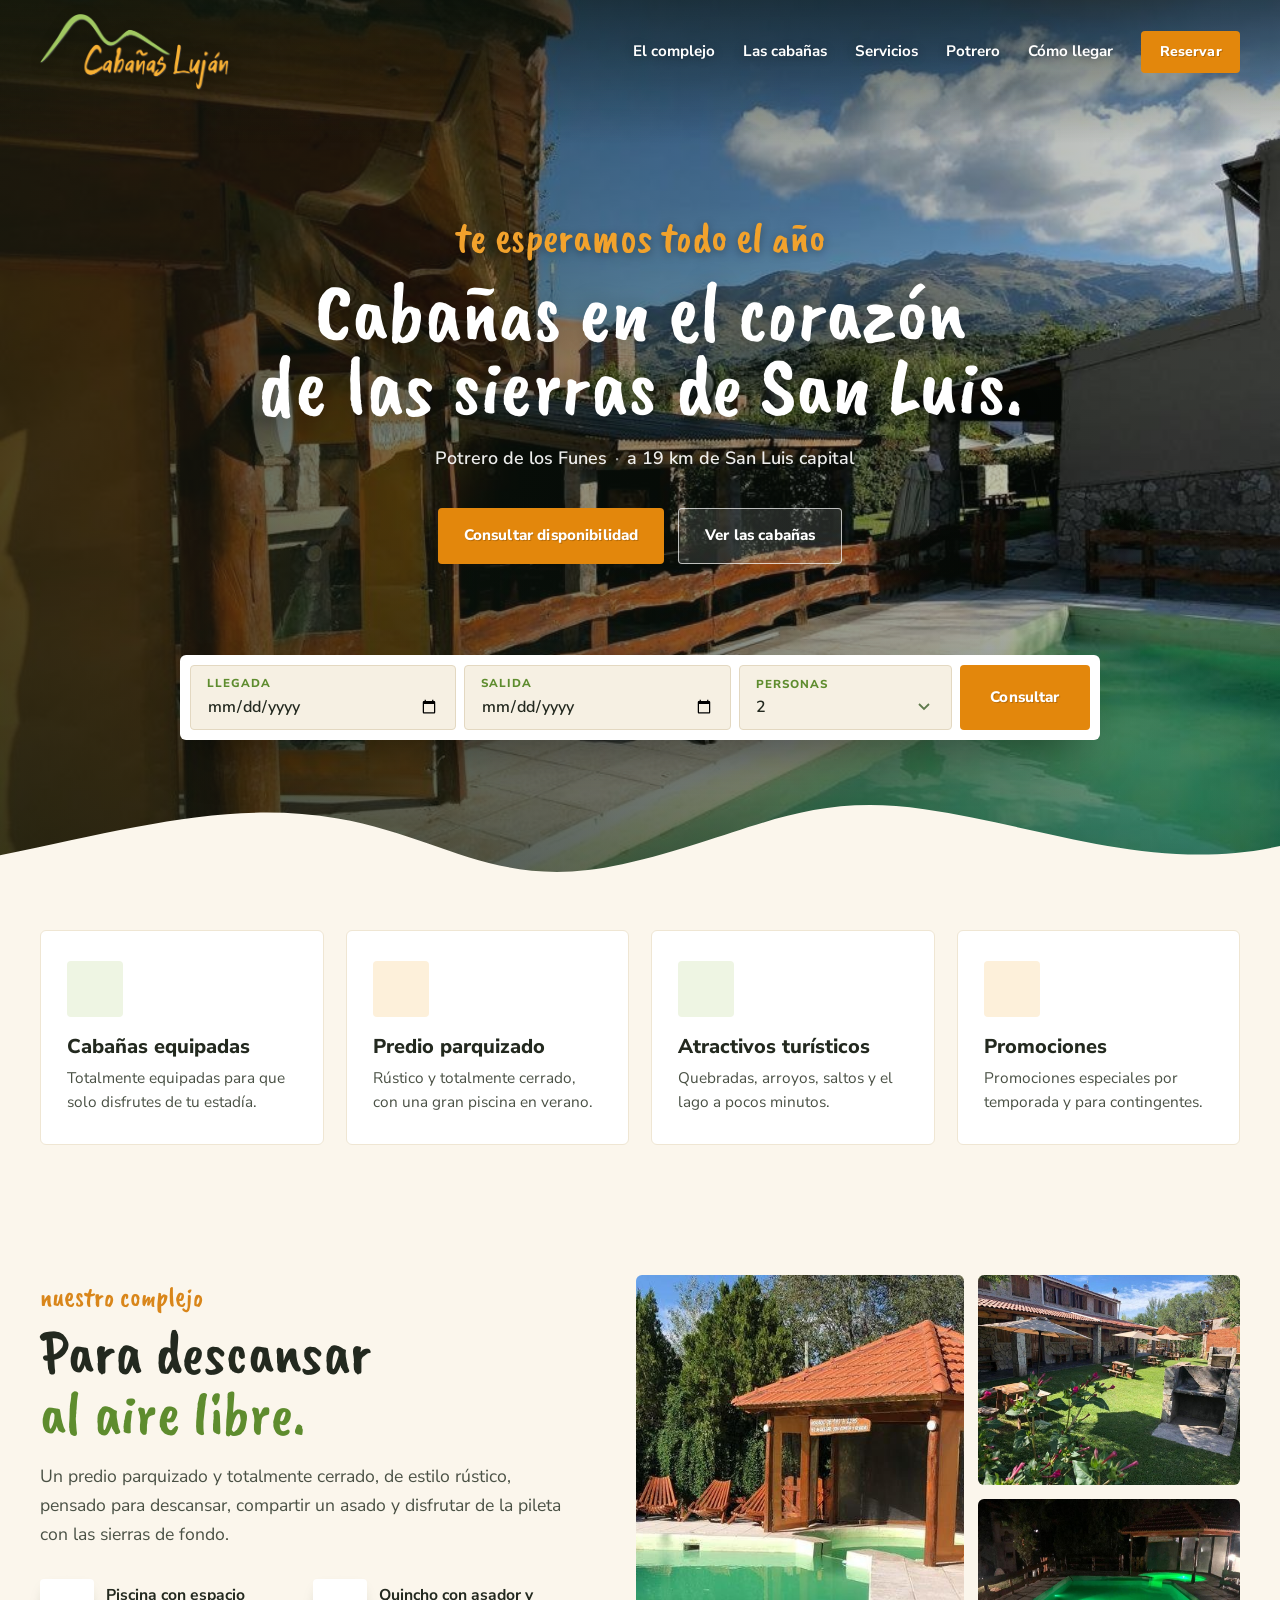
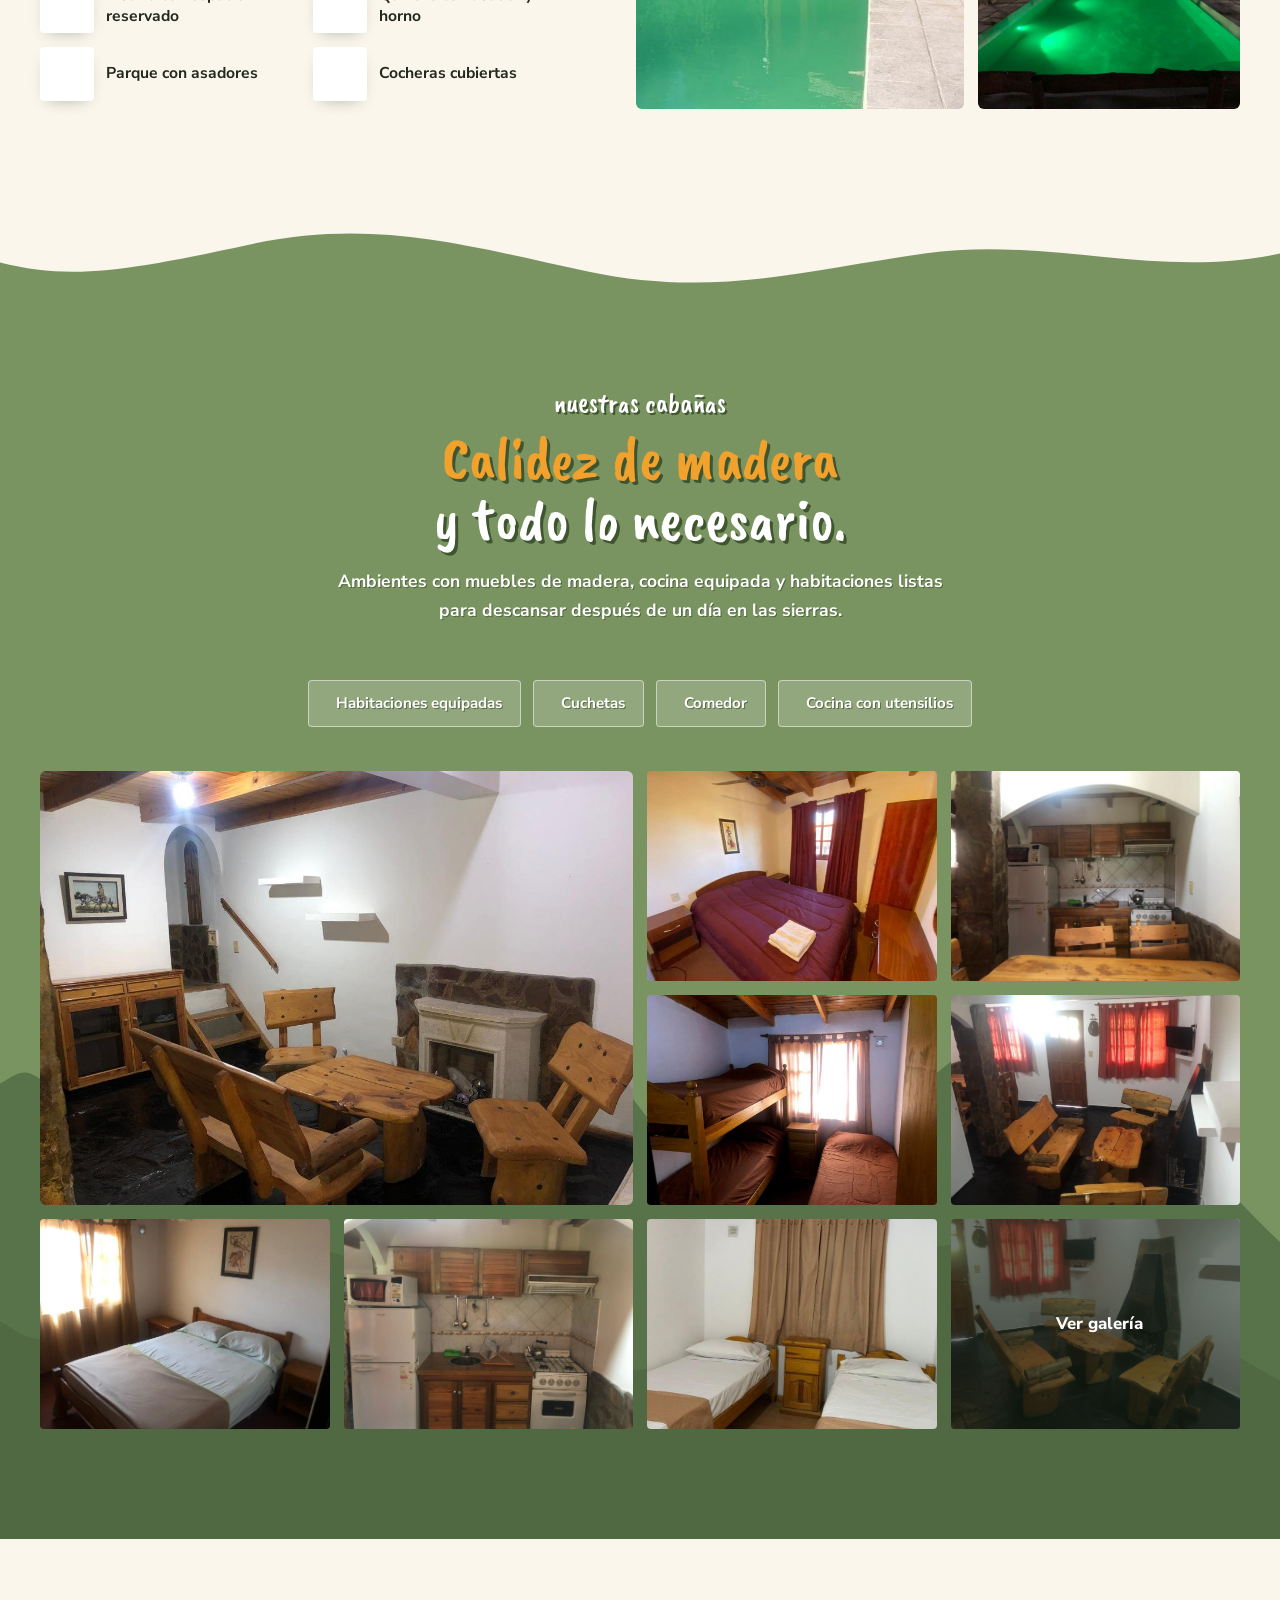
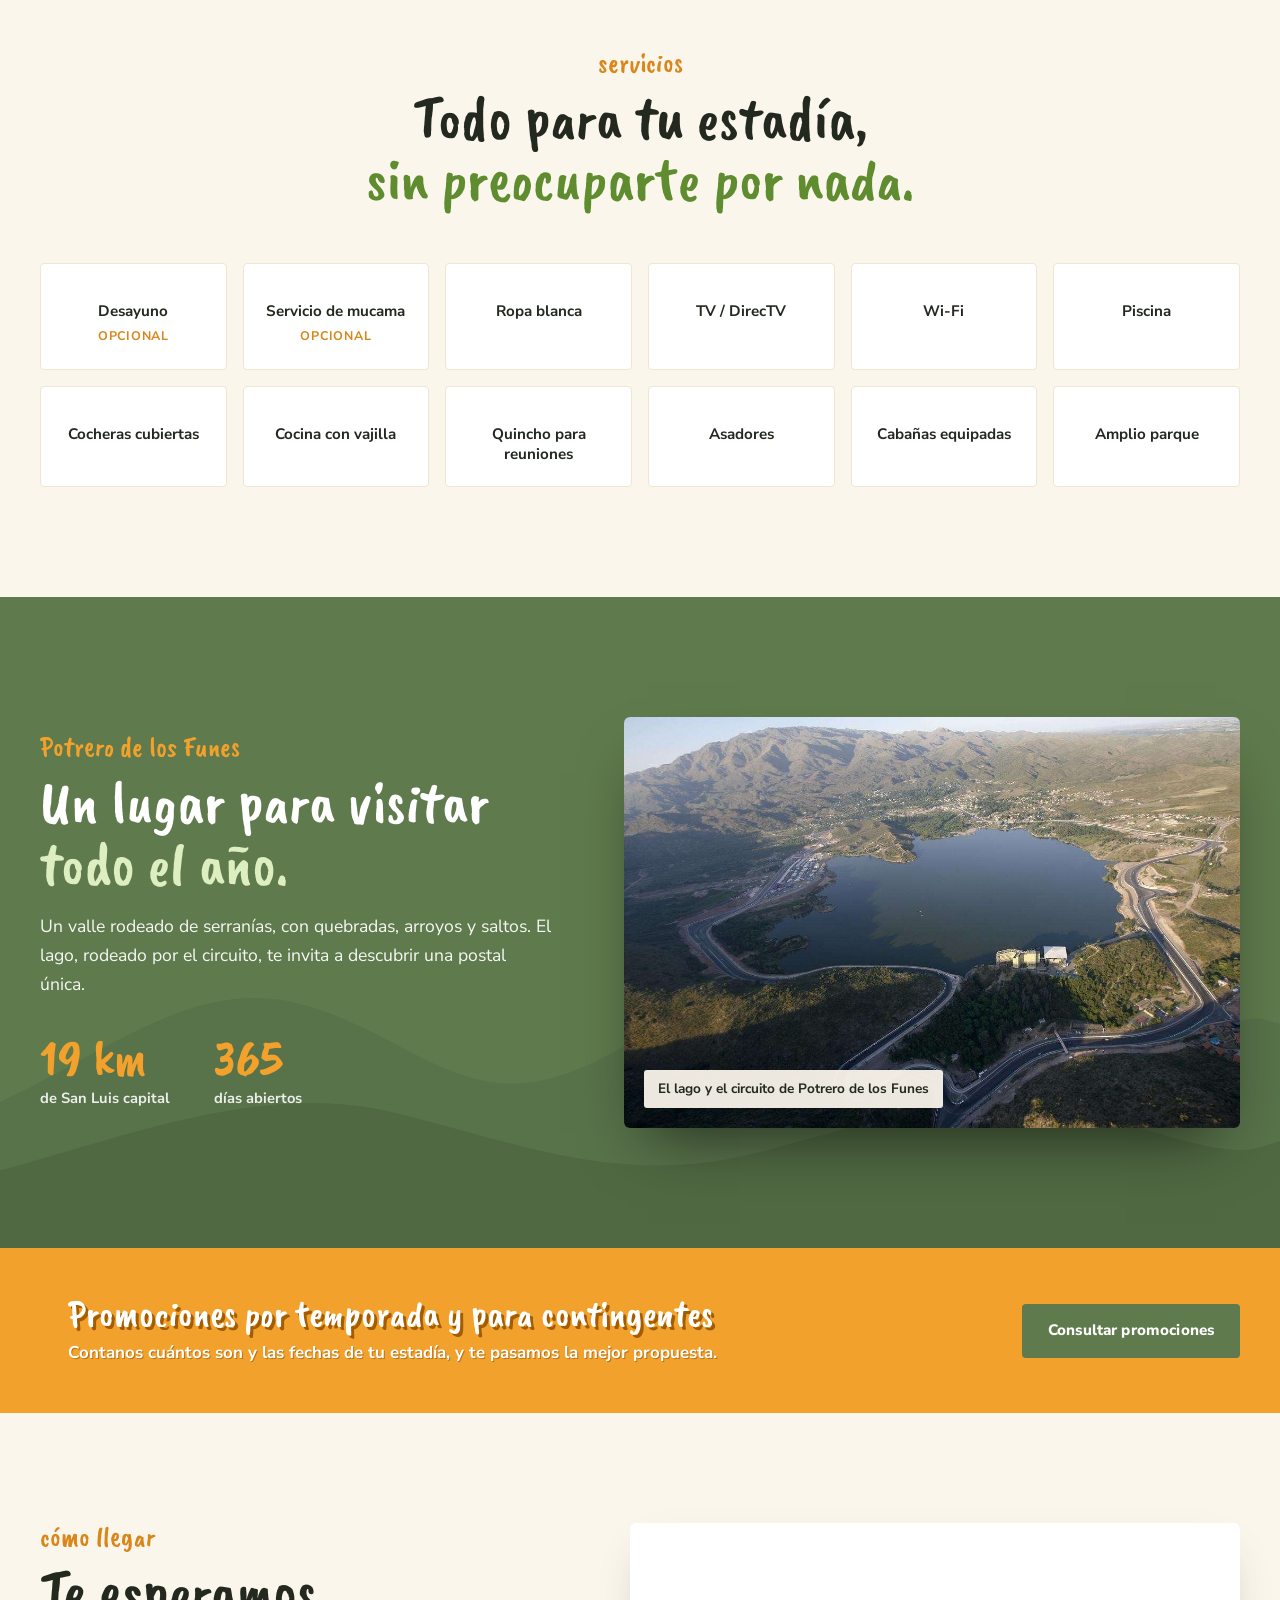
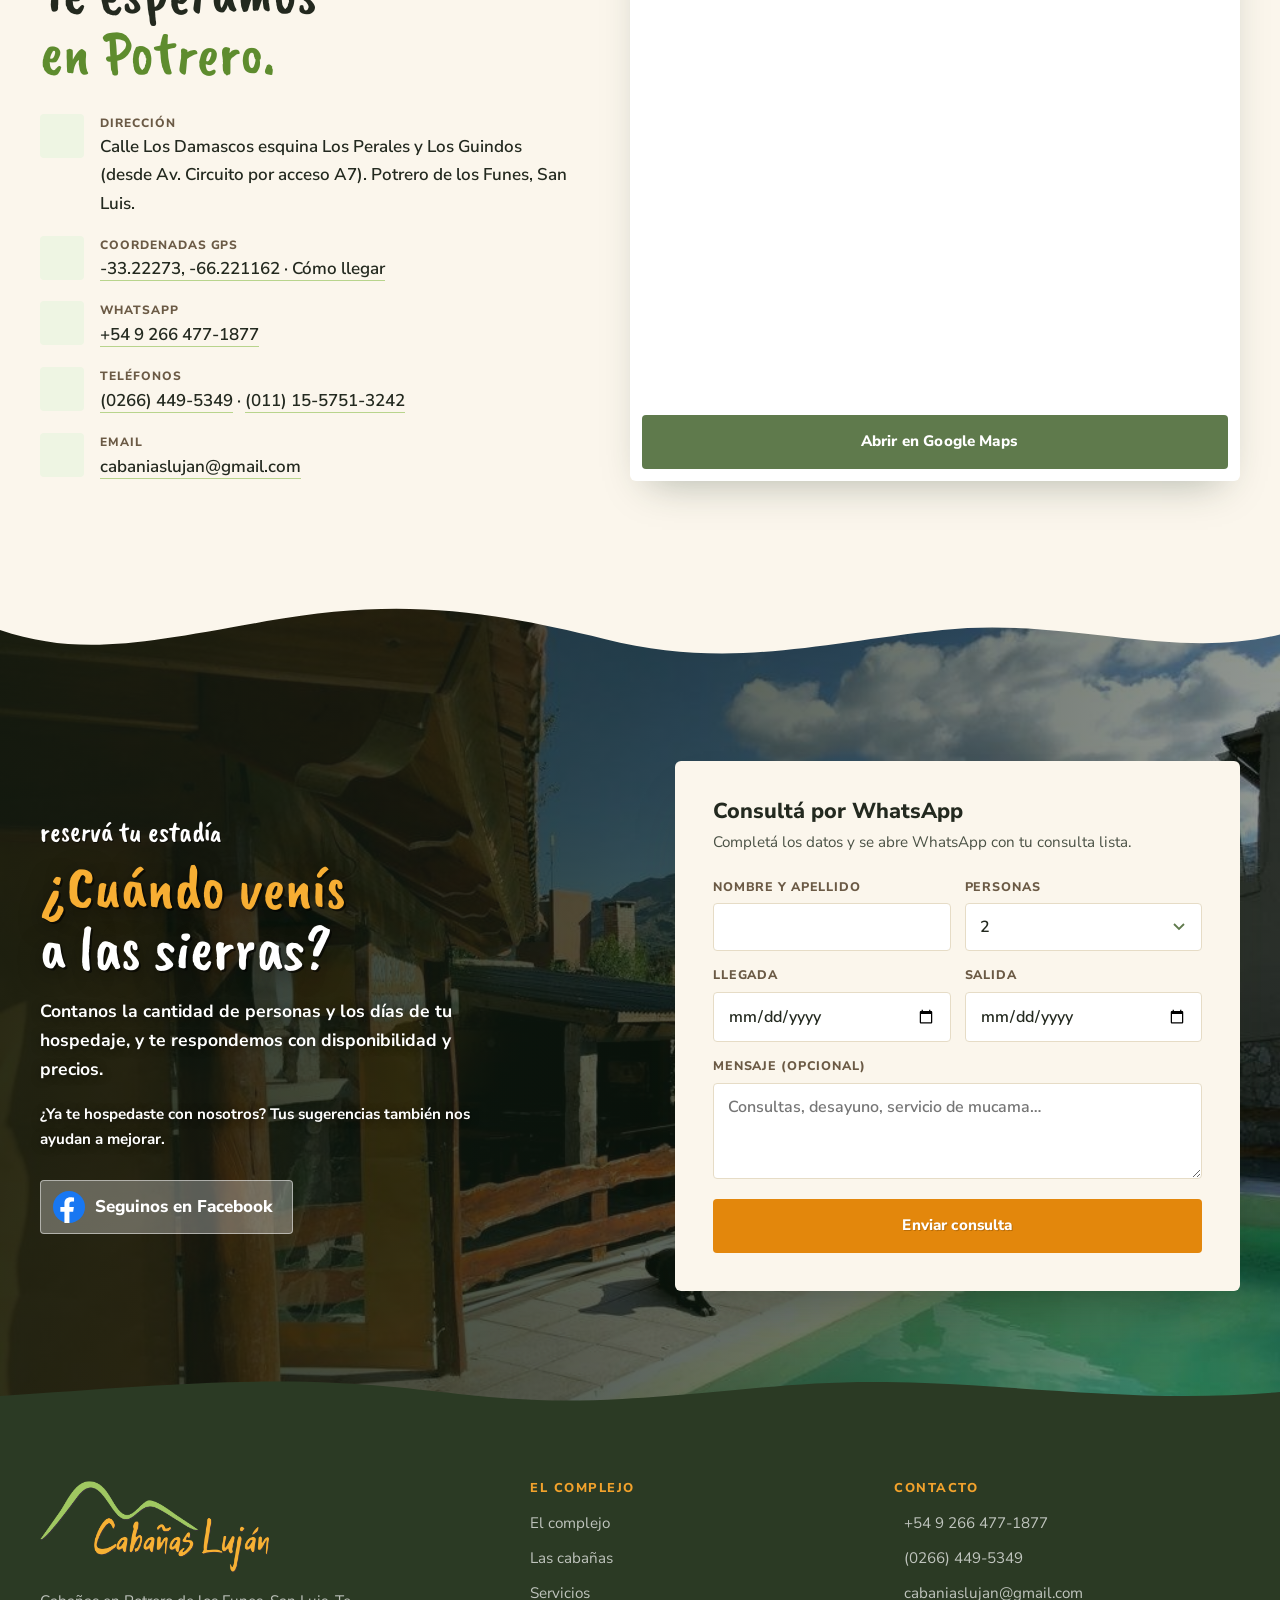
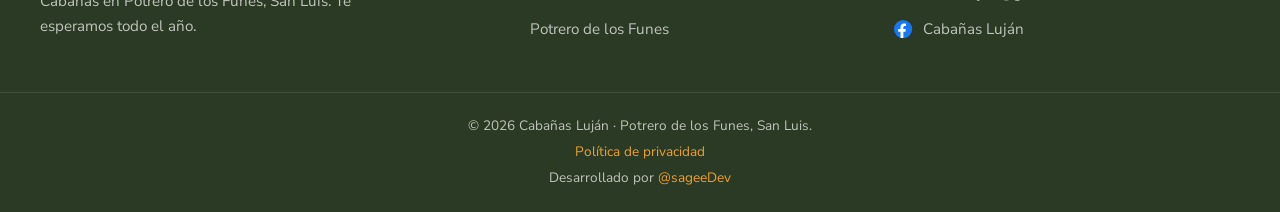
==== index.html @ 9a1f90c4 "first commit" ====
<!DOCTYPE html>
<html lang="es-AR">
<head>
<meta charset="UTF-8">
<meta name="viewport" content="width=device-width, initial-scale=1">
<title>Cabañas Luján | Cabañas en Potrero de los Funes, San Luis</title>
<link rel="icon" type="image/png" href="./favicon.png">
<link rel="apple-touch-icon" href="./favicon.png">
<meta name="description" content="Cabañas Luján: cabañas equipadas con piscina, quincho y parque en Potrero de los Funes, San Luis. A 19 km de la capital, en el corazón de las sierras. Consultá disponibilidad por WhatsApp.">
<meta name="theme-color" content="#5F7A4C">
<meta name="color-scheme" content="only light">
<meta property="og:type" content="website">
<meta property="og:locale" content="es_AR">
<meta property="og:site_name" content="Cabañas Luján">
<meta property="og:title" content="Cabañas Luján | Cabañas en Potrero de los Funes, San Luis">
<meta property="og:description" content="Cabañas Luján: cabañas equipadas con piscina, quincho y parque en Potrero de los Funes, San Luis. A 19 km de la capital, en el corazón de las sierras. Consultá disponibilidad por WhatsApp.">
<meta property="og:image" content="./og.png">
<meta property="og:image:width" content="1200">
<meta property="og:image:height" content="1200">
<meta name="twitter:card" content="summary">
<meta name="twitter:title" content="Cabañas Luján | Cabañas en Potrero de los Funes, San Luis">
<meta name="twitter:description" content="Cabañas Luján: cabañas equipadas con piscina, quincho y parque en Potrero de los Funes, San Luis. A 19 km de la capital, en el corazón de las sierras. Consultá disponibilidad por WhatsApp.">
<link rel="preconnect" href="https://fonts.googleapis.com">
<link rel="preconnect" href="https://fonts.gstatic.com" crossorigin>
<link href="https://fonts.googleapis.com/css2?family=Caveat+Brush&family=Nunito+Sans:opsz,wght@6..12,400;6..12,600;6..12,700;6..12,800&display=swap" rel="stylesheet">
<link rel="stylesheet" href="https://cdn.jsdelivr.net/npm/@tabler/icons-webfont@3.46.0/dist/tabler-icons.min.css">
<link rel="stylesheet" href="./styles.css?v=202610191642">
<script type="application/ld+json">
{
  "@context": "https://schema.org",
  "@type": "LodgingBusiness",
  "name": "Cabañas Luján",
  "image": "img/pileta-sierras.jpg",
  "telephone": "+54 9 266 477-1877",
  "email": "cabaniaslujan@gmail.com",
  "address": {"@type": "PostalAddress", "streetAddress": "Los Damascos esq. Los Perales y Los Guindos (acceso A7 desde Av. Circuito)", "addressLocality": "Potrero de los Funes", "addressRegion": "San Luis", "addressCountry": "AR"},
  "geo": {"@type": "GeoCoordinates", "latitude": -33.22273, "longitude": -66.221162},
  "amenityFeature": [{"@type": "LocationFeatureSpecification", "name": "Piscina", "value": true}, {"@type": "LocationFeatureSpecification", "name": "Quincho con asador y horno", "value": true}, {"@type": "LocationFeatureSpecification", "name": "Wi-Fi", "value": true}, {"@type": "LocationFeatureSpecification", "name": "Cocheras cubiertas", "value": true}],
  "sameAs": ["https://www.facebook.com/cabaniaslujanpotrerosl"]
}
</script>
</head>
<body>

<!-- ============ HEADER ============ -->
<header class="hdr" id="hdr">
  <a href="#inicio" class="hdr-logo" aria-label="Cabañas Luján, inicio"><img src="./img/logo.png" alt="" width="800" height="321"></a>
  <nav class="nav" aria-label="Secciones">
    <a href="#complejo">El complejo</a>
    <a href="#cabanas">Las cabañas</a>
    <a href="#servicios">Servicios</a>
    <a href="#potrero">Potrero</a>
    <a href="#llegar">Cómo llegar</a>
    <a class="btn btn-naranja btn-sm js-wa" href="#" data-msg="¡Hola! Quisiera consultar disponibilidad en Cabañas Luján.">Reservar</a>
  </nav>
  <button class="burger" id="burger" aria-label="Abrir menú" aria-controls="mnav" aria-expanded="false"><span></span><span></span></button>
</header>

<div class="mnav-ov" id="mnavOv"></div>
<nav class="mnav" id="mnav" aria-label="Menú">
  <img src="./img/logo.png" alt="" class="mnav-logo" width="800" height="321">
  <div class="mnav-list">
    <a href="#complejo">El complejo</a>
    <a href="#cabanas">Las cabañas</a>
    <a href="#servicios">Servicios</a>
    <a href="#potrero">Potrero de los Funes</a>
    <a href="#llegar">Cómo llegar</a>
    <a href="#contacto">Contacto</a>
  </div>
  <a class="btn btn-naranja js-wa" href="#" data-msg="¡Hola! Quisiera consultar disponibilidad en Cabañas Luján.">Reservar por WhatsApp</a>
</nav>

<main>

<!-- ============ HERO: slideshow de fotos reales con zoom lento ============ -->
<section class="hero" id="inicio">
  <div class="slides" aria-hidden="true" data-overflow-ok>
    <div class="slide on" style="background-image:url(img/pileta-sierras.jpg)"></div>
    <div class="slide" style="background-image:url(img/parque-quincho.jpg)"></div>
    <div class="slide" style="background-image:url(img/pileta-quincho.jpg)"></div>
    <div class="slide" style="background-image:url(img/parque-palmera.jpg)"></div>
  </div>
  <div class="wrap hero-in">
    <p class="hero-script rise">te esperamos todo el año</p>
    <h1 class="hero-h1 rise d1">Cabañas en el corazón <span>de las sierras de San Luis.</span></h1>
    <p class="hero-lead rise d2"><i class="ti ti-map-pin" aria-hidden="true"></i><span>Potrero de los Funes</span><span class="sep" aria-hidden="true">·</span><span class="lejos">a 19 km de San Luis capital</span></p>
    <div class="hero-ctas rise d3">
      <a class="btn btn-naranja js-wa" href="#" data-msg="¡Hola! Quisiera consultar disponibilidad en Cabañas Luján.">Consultar disponibilidad</a>
      <a class="btn btn-ghost" href="#cabanas">Ver las cabañas</a>
    </div>
  </div>
  <!-- buscador de disponibilidad → arma el mensaje de WhatsApp -->
  <form class="dispo rise d3" id="dispo" novalidate aria-label="Consultar disponibilidad">
    <label><span>Llegada</span><input type="date" id="dIn" required></label>
    <label><span>Salida</span><input type="date" id="dOut" required></label>
    <label><span>Personas</span>
      <select id="dPers"><option>2</option><option>3</option><option>4</option><option>5</option><option>6</option><option>Más de 6</option></select>
    </label>
    <button type="submit" class="btn btn-naranja">Consultar</button>
  </form>
  <svg class="sierra-bottom" viewBox="0 0 1440 120" preserveAspectRatio="none" aria-hidden="true"><path d="M0 120V70C150 40 260 10 380 30S560 110 700 80 900 0 1040 20 1300 90 1440 60V120Z"/></svg>
</section>

<!-- ============ DESTACADOS ============ -->
<section class="sec sec-crema destacados" aria-label="Por qué elegirnos">
  <div class="wrap dest-grid">
    <article class="dest reveal"><i class="ti ti-home-heart" aria-hidden="true"></i><h3>Cabañas equipadas</h3><p>Totalmente equipadas para que solo disfrutes de tu estadía.</p></article>
    <article class="dest reveal"><i class="ti ti-trees" aria-hidden="true"></i><h3>Predio parquizado</h3><p>Rústico y totalmente cerrado, con una gran piscina en verano.</p></article>
    <article class="dest reveal"><i class="ti ti-mountain" aria-hidden="true"></i><h3>Atractivos turísticos</h3><p>Quebradas, arroyos, saltos y el lago a pocos minutos.</p></article>
    <article class="dest reveal"><i class="ti ti-discount" aria-hidden="true"></i><h3>Promociones</h3><p>Promociones especiales por temporada y para contingentes.</p></article>
  </div>
</section>

<!-- ============ EL COMPLEJO ============ -->
<section class="sec sec-crema complejo" id="complejo">
  <div class="wrap comp-grid">
    <div class="comp-txt reveal">
      <p class="script">nuestro complejo</p>
      <h2 class="h2">Para descansar <span>al aire libre.</span></h2>
      <p class="lead">Un predio parquizado y totalmente cerrado, de estilo rústico, pensado para descansar, compartir un asado y disfrutar de la pileta con las sierras de fondo.</p>
      <ul class="tilde">
        <li><i class="ti ti-pool" aria-hidden="true"></i>Piscina con espacio reservado</li>
        <li><i class="ti ti-grill" aria-hidden="true"></i>Quincho con asador y horno</li>
        <li><i class="ti ti-tree" aria-hidden="true"></i>Parque con asadores</li>
        <li><i class="ti ti-parking" aria-hidden="true"></i>Cocheras cubiertas</li>
      </ul>
    </div>
    <div class="mosaico reveal">
      <button class="m m1 js-lb" data-src="img/pileta.jpg" data-cap="La piscina del complejo"><img src="./img/pileta.jpg" alt="Piscina del complejo con el quincho al fondo" loading="lazy"></button>
      <button class="m m2 js-lb" data-src="img/parque-asadores.jpg" data-cap="Parque con asadores"><img src="./img/parque-asadores.jpg" alt="Parque con mesas y asadores" loading="lazy"></button>
      <button class="m m3 js-lb" data-src="img/quincho.jpg" data-cap="Quincho con asador y horno"><img src="./img/quincho.jpg" alt="Quincho con mesas de madera" loading="lazy"></button>
      <button class="m m4 js-lb" data-src="img/pileta-noche.jpg" data-cap="La piscina de noche"><img src="./img/pileta-noche.jpg" alt="Piscina iluminada de noche" loading="lazy"></button>
    </div>
  </div>
</section>

<!-- ============ LAS CABAÑAS ============ -->
<section class="sec sec-verde cabanas" id="cabanas">
  <div class="potrero-bg cab-bg" aria-hidden="true" data-overflow-ok><svg style="transform:scaleX(-1)" viewBox="0 0 1440 400" preserveAspectRatio="none"><path d="M0 400V250C120 200 220 120 340 150S520 260 640 220 820 80 960 110 1180 240 1300 200 1400 160 1440 170V400Z" fill="#22392A"/><path d="M0 400V320C160 280 300 230 440 260S700 340 860 300 1120 230 1260 270 1400 300 1440 290V400Z" fill="#192C1F"/></svg></div>
  <svg class="sierra-top" viewBox="0 0 1440 90" preserveAspectRatio="none" aria-hidden="true"><path d="M0 0H1440V40C1300 70 1180 20 1040 40S800 90 660 60 420 0 280 30 80 70 0 50Z"/></svg>
  <div class="wrap">
    <div class="sec-head reveal">
      <p class="script">nuestras cabañas</p>
      <h2 class="h2">Calidez de madera <span>y todo lo necesario.</span></h2>
      <p class="lead">Ambientes con muebles de madera, cocina equipada y habitaciones listas para descansar después de un día en las sierras.</p>
    </div>
    <ul class="feat reveal">
      <li><i class="ti ti-bed" aria-hidden="true"></i>Habitaciones equipadas</li>
      <li><i class="ti ti-stairs" aria-hidden="true"></i>Cuchetas</li>
      <li><i class="ti ti-armchair" aria-hidden="true"></i>Comedor</li>
      <li><i class="ti ti-tools-kitchen-2" aria-hidden="true"></i>Cocina con utensilios</li>
    </ul>
    <div class="galeria reveal">
      <button class="g g-big js-lb" data-src="img/living-1.jpg" data-cap="Comedor con hogar"><img src="./img/living-1.jpg" alt="Comedor de la cabaña con hogar y muebles de madera" loading="lazy"></button>
      <button class="g js-lb" data-src="img/dormitorio-1.jpg" data-cap="Habitación matrimonial"><img src="./img/dormitorio-1.jpg" alt="Habitación matrimonial" loading="lazy"></button>
      <button class="g js-lb" data-src="img/cocina-1.jpg" data-cap="Cocina equipada"><img src="./img/cocina-1.jpg" alt="Cocina equipada con heladera y anafe" loading="lazy"></button>
      <button class="g js-lb" data-src="img/cuchetas.jpg" data-cap="Habitación con cuchetas"><img src="./img/cuchetas.jpg" alt="Habitación con cuchetas" loading="lazy"></button>
      <button class="g js-lb" data-src="img/living-2.jpg" data-cap="Comedor"><img src="./img/living-2.jpg" alt="Comedor con mesas de madera" loading="lazy"></button>
      <button class="g js-lb" data-src="img/dormitorio-2.jpg" data-cap="Habitación"><img src="./img/dormitorio-2.jpg" alt="Habitación con cama doble" loading="lazy"></button>
      <button class="g js-lb" data-src="img/cocina-2.jpg" data-cap="Cocina"><img src="./img/cocina-2.jpg" alt="Cocina de la cabaña" loading="lazy"></button>
      <button class="g js-lb" data-src="img/dormitorio-3.jpg" data-cap="Habitación"><img src="./img/dormitorio-3.jpg" alt="Habitación de la cabaña" loading="lazy"></button>
      <button class="g g-mas js-lb" data-src="img/living-3.jpg" data-cap="Comedor"><img src="./img/living-3.jpg" alt="Comedor con hogar" loading="lazy"><span><i class="ti ti-photo" aria-hidden="true"></i>Ver galería</span></button>
      <button class="g js-lb lb-extra" data-src="img/dormitorio-4.jpg" data-cap="Habitación" tabindex="-1"><img src="./img/dormitorio-4.jpg" alt="Habitación con camas individuales" loading="lazy"></button>
      <button class="g js-lb lb-extra" data-src="img/cabana-exterior.jpg" data-cap="Exterior de la cabaña" tabindex="-1"><img src="./img/cabana-exterior.jpg" alt="Exterior de una de las cabañas" loading="lazy"></button>
      <button class="g js-lb lb-extra" data-src="img/quincho-juegos.jpg" data-cap="Quincho" tabindex="-1"><img src="./img/quincho-juegos.jpg" alt="Quincho con juegos" loading="lazy"></button>
      <button class="g js-lb lb-extra" data-src="img/quincho-2.jpg" data-cap="Quincho" tabindex="-1"><img src="./img/quincho-2.jpg" alt="Interior del quincho" loading="lazy"></button>
      <button class="g js-lb lb-extra" data-src="img/asador.jpg" data-cap="Asador" tabindex="-1"><img src="./img/asador.jpg" alt="Asador del quincho" loading="lazy"></button>
      <button class="g js-lb lb-extra" data-src="img/mesas-parque.jpg" data-cap="El parque" tabindex="-1"><img src="./img/mesas-parque.jpg" alt="Mesas en el parque" loading="lazy"></button>
      <button class="g js-lb lb-extra" data-src="img/pileta-sierras.jpg" data-cap="Piscina con vista a las sierras" tabindex="-1"><img src="./img/pileta-sierras.jpg" alt="Piscina con las sierras de fondo" loading="lazy"></button>
    </div>
  </div>
</section>

<!-- ============ SERVICIOS ============ -->
<section class="sec sec-crema servicios" id="servicios">
  <div class="wrap">
    <div class="sec-head reveal">
      <p class="script">servicios</p>
      <h2 class="h2">Todo para tu estadía, <span>sin preocuparte por nada.</span></h2>
    </div>
    <ul class="servs reveal">
      <li><i class="ti ti-coffee" aria-hidden="true"></i><b>Desayuno</b><small>opcional</small></li>
      <li><i class="ti ti-wash-machine" aria-hidden="true"></i><b>Servicio de mucama</b><small>opcional</small></li>
      <li><i class="ti ti-shirt" aria-hidden="true"></i><b>Ropa blanca</b></li>
      <li><i class="ti ti-device-tv" aria-hidden="true"></i><b>TV / DirecTV</b></li>
      <li><i class="ti ti-wifi" aria-hidden="true"></i><b>Wi-Fi</b></li>
      <li><i class="ti ti-pool" aria-hidden="true"></i><b>Piscina</b></li>
      <li><i class="ti ti-car-garage" aria-hidden="true"></i><b>Cocheras cubiertas</b></li>
      <li><i class="ti ti-tools-kitchen-2" aria-hidden="true"></i><b>Cocina con vajilla</b></li>
      <li><i class="ti ti-users-group" aria-hidden="true"></i><b>Quincho para reuniones</b></li>
      <li><i class="ti ti-flame" aria-hidden="true"></i><b>Asadores</b></li>
      <li><i class="ti ti-home-check" aria-hidden="true"></i><b>Cabañas equipadas</b></li>
      <li><i class="ti ti-trees" aria-hidden="true"></i><b>Amplio parque</b></li>
    </ul>
  </div>
</section>

<!-- ============ POTRERO DE LOS FUNES ============ -->
<section class="potrero" id="potrero">
  <div class="potrero-bg" aria-hidden="true" data-overflow-ok><svg viewBox="0 0 1440 400" preserveAspectRatio="none"><path d="M0 400V250C120 200 220 120 340 150S520 260 640 220 820 80 960 110 1180 240 1300 200 1400 160 1440 170V400Z" fill="#22392A"/><path d="M0 400V320C160 280 300 230 440 260S700 340 860 300 1120 230 1260 270 1400 300 1440 290V400Z" fill="#192C1F"/></svg></div>
  <div class="wrap potrero-in">
    <div class="potrero-txt reveal">
      <p class="script">Potrero de los Funes</p>
      <h2 class="h2">Un lugar para visitar <span>todo el año.</span></h2>
      <p class="lead">Un valle rodeado de serranías, con quebradas, arroyos y saltos. El lago, rodeado por el circuito, te invita a descubrir una postal única.</p>
      <div class="datos-potrero">
        <div><b>19 km</b><span>de San Luis capital</span></div>
        <div><b>365</b><span>días abiertos</span></div>
      </div>
    </div>
    <figure class="potrero-foto reveal"><img src="./img/potrero-aereo.jpg" alt="Vista aérea del lago y el circuito de Potrero de los Funes" width="1162" height="775" loading="lazy"><figcaption>El lago y el circuito de Potrero de los Funes</figcaption></figure>
  </div>
</section>

<!-- ============ PROMOCIONES ============ -->
<section class="promo">
  <div class="wrap promo-in reveal">
    <i class="ti ti-gift" aria-hidden="true"></i>
    <div>
      <h2>Promociones por temporada y para contingentes</h2>
      <p>Contanos cuántos son y las fechas de tu estadía, y te pasamos la mejor propuesta.</p>
    </div>
    <a class="btn btn-verde js-wa" href="#" data-msg="¡Hola! Quisiera consultar por las promociones de Cabañas Luján.">Consultar promociones</a>
  </div>
</section>

<!-- ============ CÓMO LLEGAR + CONTACTO ============ -->
<section class="sec sec-crema" id="llegar">
  <div class="wrap llegar-grid">
    <div class="llegar-txt reveal">
      <p class="script">cómo llegar</p>
      <h2 class="h2">Te esperamos <span>en Potrero.</span></h2>
      <ul class="datos">
        <li><i class="ti ti-map-pin" aria-hidden="true"></i><div><small>Dirección</small><span>Calle Los Damascos esquina Los Perales y Los Guindos (desde Av. Circuito por acceso A7). Potrero de los Funes, San Luis.</span></div></li>
        <li><i class="ti ti-current-location" aria-hidden="true"></i><div><small>Coordenadas GPS</small><a href="https://www.google.com/maps/dir/?api=1&amp;destination=-33.22273,-66.221162" target="_blank" rel="noopener">-33.22273, -66.221162 · Cómo llegar</a></div></li>
        <li><i class="ti ti-brand-whatsapp" aria-hidden="true"></i><div><small>WhatsApp</small><a class="js-wa" href="#" data-msg="¡Hola! Quisiera hacer una consulta.">+54 9 266 477-1877</a></div></li>
        <li><i class="ti ti-phone" aria-hidden="true"></i><div><small>Teléfonos</small><span><a href="tel:+542664495349">(0266) 449-5349</a> · <a href="tel:+541157513242">(011) 15-5751-3242</a></span></div></li>
        <li><i class="ti ti-mail" aria-hidden="true"></i><div><small>Email</small><a href="mailto:cabaniaslujan@gmail.com">cabaniaslujan@gmail.com</a></div></li>
      </ul>
    </div>
    <div class="mapa-card reveal">
      <iframe class="mapa" title="Ubicación de Cabañas Luján en Potrero de los Funes" src="https://www.google.com/maps?q=-33.22273,-66.221162&amp;z=15&amp;output=embed" loading="lazy" referrerpolicy="no-referrer-when-downgrade"></iframe>
      <a class="btn btn-verde" href="https://www.google.com/maps/dir/?api=1&amp;destination=-33.22273,-66.221162" target="_blank" rel="noopener"><i class="ti ti-route" aria-hidden="true"></i>Abrir en Google Maps</a>
    </div>
  </div>
</section>

<section class="sec sec-verde contacto" id="contacto">
  <svg class="sierra-top" viewBox="0 0 1440 90" preserveAspectRatio="none" aria-hidden="true"><path d="M0 0H1440V50C1320 80 1200 30 1060 45S820 90 680 55 440 10 300 35 90 75 0 45Z"/></svg>
  <div class="wrap contacto-grid">
    <div class="contacto-txt reveal">
      <p class="script">reservá tu estadía</p>
      <h2 class="h2">¿Cuándo venís <span>a las sierras?</span></h2>
      <p class="lead">Contanos la cantidad de personas y los días de tu hospedaje, y te respondemos con disponibilidad y precios.</p>
      <p class="mini">¿Ya te hospedaste con nosotros? Tus sugerencias también nos ayudan a mejorar.</p>
      <a class="fb" href="https://www.facebook.com/cabaniaslujanpotrerosl" target="_blank" rel="noopener"><svg viewBox="0 0 24 24" aria-hidden="true"><circle cx="12" cy="12" r="12" fill="#1877F2"/><path fill="#fff" d="M15.12 15.47l.53-3.47h-3.33V9.75c0-.95.47-1.88 1.95-1.88h1.51V4.92s-1.37-.23-2.68-.23c-2.74 0-4.53 1.66-4.53 4.66V12H5.52v3.47h3.05V24h3.75v-8.53z"/></svg>Seguinos en Facebook</a>
    </div>
    <form class="form-card reveal" id="reservaForm" novalidate>
      <h3>Consultá por WhatsApp</h3>
      <p>Completá los datos y se abre WhatsApp con tu consulta lista.</p>
      <div class="f-row">
        <div class="field"><label for="rNombre">Nombre y apellido</label><input id="rNombre" type="text" autocomplete="name" required><span class="msg">Ingresá tu nombre.</span></div>
        <div class="field"><label for="rPers">Personas</label><select id="rPers"><option>2</option><option>3</option><option>4</option><option>5</option><option>6</option><option>Más de 6</option></select></div>
      </div>
      <div class="f-row">
        <div class="field"><label for="rIn">Llegada</label><input id="rIn" type="date" required><span class="msg">Elegí la fecha.</span></div>
        <div class="field"><label for="rOut">Salida</label><input id="rOut" type="date" required><span class="msg">Elegí la fecha.</span></div>
      </div>
      <div class="field"><label for="rMsg">Mensaje (opcional)</label><textarea id="rMsg" placeholder="Consultas, desayuno, servicio de mucama…"></textarea></div>
      <button type="submit" class="btn btn-naranja">Enviar consulta</button>
    </form>
  </div>
</section>

</main>

<!-- ============ FOOTER ============ -->
<footer class="ftr" id="ftr">
  <svg class="ftr-sierra" viewBox="0 0 1440 36" preserveAspectRatio="none" aria-hidden="true"><path d="M0 36V20C150 11 260 2 380 7S560 30 700 23 900 2 1040 7 1300 27 1440 16V36Z"/></svg>
  <div class="ftr-in">
    <div class="ftr-brand">
      <a href="#inicio" aria-label="Volver al inicio"><img src="./img/logo.png" alt="Logo de Cabañas Luján" width="800" height="321" loading="lazy"></a>
      <p>Cabañas en Potrero de los Funes, San Luis. Te esperamos todo el año.</p>
    </div>
    <div class="ftr-col"><h4>El complejo</h4><ul><li><a href="#complejo">El complejo</a></li><li><a href="#cabanas">Las cabañas</a></li><li><a href="#servicios">Servicios</a></li><li><a href="#potrero">Potrero de los Funes</a></li></ul></div>
    <div class="ftr-col"><h4>Contacto</h4>
      <ul class="ftr-data">
        <li><i class="ti ti-brand-whatsapp" aria-hidden="true"></i><a class="js-wa" href="#" data-msg="¡Hola! Quisiera hacer una consulta.">+54 9 266 477-1877</a></li>
        <li><i class="ti ti-phone" aria-hidden="true"></i><a href="tel:+542664495349">(0266) 449-5349</a></li>
        <li><i class="ti ti-mail" aria-hidden="true"></i><a href="mailto:cabaniaslujan@gmail.com">cabaniaslujan@gmail.com</a></li>
        <li><svg viewBox="0 0 24 24" aria-hidden="true"><circle cx="12" cy="12" r="12" fill="#1877F2"/><path fill="#fff" d="M15.12 15.47l.53-3.47h-3.33V9.75c0-.95.47-1.88 1.95-1.88h1.51V4.92s-1.37-.23-2.68-.23c-2.74 0-4.53 1.66-4.53 4.66V12H5.52v3.47h3.05V24h3.75v-8.53z"/></svg><a href="https://www.facebook.com/cabaniaslujanpotrerosl" target="_blank" rel="noopener">Cabañas Luján</a></li>
      </ul>
    </div>
  </div>
  <div class="ftr-bottom">
    <p>© <span id="yr">2026</span> Cabañas Luján · Potrero de los Funes, San Luis.</p>
    <p><a href="./privacidad.html">Política de privacidad</a></p>
    <p>Desarrollado por <a href="https://www.instagram.com/sageedev/" target="_blank" rel="noopener">@sageeDev</a></p>
  </div>
</footer>

<a class="wa-float js-wa" id="waFloat" href="#" data-msg="¡Hola! Quisiera consultar disponibilidad en Cabañas Luján." aria-label="Escribir por WhatsApp"><i class="ti ti-brand-whatsapp"></i></a>

<!-- lightbox -->
<div class="lb" id="lb" role="dialog" aria-modal="true" aria-label="Galería de fotos">
  <button class="lb-x" type="button" aria-label="Cerrar"><i class="ti ti-x"></i></button>
  <button class="lb-prev" type="button" aria-label="Foto anterior"><i class="ti ti-chevron-left"></i></button>
  <figure><img id="lbImg" src="" alt=""><figcaption id="lbCap"></figcaption></figure>
  <button class="lb-next" type="button" aria-label="Foto siguiente"><i class="ti ti-chevron-right"></i></button>
</div>

<script src="./main.js?v=202610191642"></script>
</body>
</html>
---- styles.css ----
/* Cabañas Luján — propuesta de rediseño (sageDev). Paleta tomada del logo: verde sierra + naranja pincel. */
:root{
  --verde:#8DBF4E;        /* línea de sierras del logo */
  --verde-d:#5E8C2E;
  --naranja:#F2A22C;      /* «Cabañas Luján» */
  --naranja-d:#D9861A;
  --salvia:#8BA373;       /* verde de la web original */
  --bosque:#5F7A4C;       /* salvia profundo: textos blancos */
  --bosque-2:#3B4E31;
  --musgo:#1D2A17;        /* texto sobre salvia */
  --crema:#FBF6EC;
  --crema-2:#F3EAD8;
  --tierra:#6B5A45;
  --tinta:#23291F;
  --txt:#4A5145;
  --r:6px;
  --r-s:4px;
  --sombra:0 18px 40px -18px rgba(30,51,36,.35);
  --ff-t:"Caveat Brush",cursive;
  --ff-b:"Nunito Sans",system-ui,sans-serif;
  --ff-s:"Caveat Brush",cursive;
  --wrap:1200px;
}
*,*::before,*::after{box-sizing:border-box}
html{scroll-behavior:smooth;scroll-padding-top:84px;-webkit-text-size-adjust:100%}
body{margin:0;font-family:var(--ff-b);font-size:17px;line-height:1.65;color:var(--txt);background:var(--crema);overflow-x:hidden}
img{max-width:100%;display:block}
a{color:inherit}
button{font:inherit;cursor:pointer}
h1,h2{font-family:var(--ff-t);font-weight:400}
h3,h4{font-family:var(--ff-b);font-weight:800}
h1,h2,h3,h4{color:var(--tinta);line-height:1.15;margin:0}
p{margin:0}
.wrap{width:min(var(--wrap),100% - 48px);margin-inline:auto}
:focus-visible{outline:3px solid var(--naranja);outline-offset:3px;border-radius:6px}

/* ---------- botones ---------- */
.btn{display:inline-flex;align-items:center;justify-content:center;gap:.5em;padding:.95em 1.7em;border-radius:4px;border:0;font-family:var(--ff-b);font-weight:800;font-size:.95rem;text-decoration:none;letter-spacing:.01em;transition:transform .25s,box-shadow .25s,background .25s,color .25s;white-space:nowrap}
.btn i{font-size:1.25em}
.btn:hover{transform:translateY(-2px)}
.btn-naranja{background:#E3870C;color:#fff;text-shadow:1px 1px 0 rgba(110,60,0,.35)}
.btn-naranja:hover{background:#CF790A}
.btn-verde{background:var(--bosque);color:#fff}
.btn-verde:hover{background:var(--bosque-2)}
.btn-ghost{background:rgba(255,255,255,.12);color:#fff;border:1.5px solid rgba(255,255,255,.7);backdrop-filter:blur(6px)}
.btn-ghost:hover{background:rgba(255,255,255,.26);color:#fff}
.btn-sm{padding:.7em 1.3em;font-size:.88rem}

/* ---------- header ---------- */
.hdr{position:fixed;inset:0 0 auto;z-index:50;display:flex;align-items:center;justify-content:space-between;gap:24px;padding:14px max(24px,calc((100% - var(--wrap))/2));transition:background .35s,padding .35s,box-shadow .35s}
.hdr::before{content:"";position:absolute;inset:0 0 -40px;background:linear-gradient(rgba(10,20,12,.55),transparent);pointer-events:none;transition:opacity .35s;z-index:-1}
.hdr-logo img{height:76px;width:auto;transition:height .35s;filter:drop-shadow(0 2px 6px rgba(0,0,0,.25))}
.nav{display:flex;align-items:center;gap:28px}
.nav a:not(.btn){color:#fff;text-decoration:none;font-weight:700;font-size:.95rem;position:relative;padding:6px 0;text-shadow:0 1px 8px rgba(0,0,0,.35);transition:color .3s}
.nav a:not(.btn)::after{content:"";position:absolute;left:0;right:0;bottom:0;height:2px;border-radius:2px;background:var(--naranja);transform:scaleX(0);transition:transform .3s}
.nav a:not(.btn):hover::after{transform:scaleX(1)}
.hdr.sc{background:var(--crema);filter:drop-shadow(0 6px 10px rgba(30,51,36,.14));padding-block:10px}
/* borde inferior del navbar con sierras suaves */
.hdr::after{content:"";position:absolute;left:0;right:0;top:calc(100% - 1px);height:24px;background:url("data:image/svg+xml,%3Csvg xmlns='http://www.w3.org/2000/svg' viewBox='0 0 1440 28' preserveAspectRatio='none'%3E%3Cpath d='M0 0H1440V9C1300 26 1180 3 1040 14S800 28 660 15 420 1 280 11 80 26 0 13Z' fill='%23FBF6EC'/%3E%3C/svg%3E") 0 0/100% 100% no-repeat;opacity:0;transition:opacity .35s;pointer-events:none}
.hdr.sc::after{opacity:1}
.nav-open .hdr::after{opacity:0}
.hdr.sc::before{opacity:0}
.hdr.sc .hdr-logo img{height:68px;filter:none}
.hdr.sc .nav a:not(.btn){color:var(--tinta);text-shadow:none}

.burger{display:none;width:46px;height:46px;border:0;background:none;position:relative;z-index:130}
.burger span{position:absolute;left:13px;right:13px;height:2px;border-radius:2px;background:#fff;transition:transform .35s,top .35s,background .3s}
.burger span:first-child{top:18px}.burger span:last-child{top:26px}
.hdr.sc .burger span{background:var(--musgo)}
.nav-open .burger span{background:var(--musgo);top:22px}
.nav-open .hdr{z-index:120;background:transparent;box-shadow:none;backdrop-filter:none}
.nav-open .hdr::before{opacity:0}
.nav-open .hdr-logo{opacity:0;pointer-events:none}
.nav-open .burger span:first-child{transform:rotate(45deg)}
.nav-open .burger span:last-child{transform:rotate(-45deg)}

.mnav-ov{position:fixed;inset:0;z-index:55;background:rgba(15,25,18,.5);opacity:0;pointer-events:none;transition:opacity .35s}
.mnav{position:fixed;inset:0 0 0 auto;width:min(380px,100%);z-index:60;background:var(--crema);display:flex;flex-direction:column;align-items:center;justify-content:center;gap:28px;padding:80px 28px 40px;transform:translateX(100%);transition:transform .45s cubic-bezier(.2,.7,.2,1);text-align:center}
.mnav-logo{width:200px;height:auto}
.mnav-list{display:flex;flex-direction:column;gap:4px}
.mnav-list a{font-family:var(--ff-b);font-weight:800;font-size:.82rem;letter-spacing:.18em;text-transform:uppercase;color:var(--tinta);text-decoration:none;padding:9px 0;display:block}
.mnav-list a:hover{color:var(--verde-d)}
.mnav .btn{width:100%;max-width:260px}
.nav-open .mnav{transform:none}
.nav-open .mnav-ov{opacity:1;pointer-events:auto}
.nav-open{overflow:hidden}

/* ---------- hero ---------- */
.hero{position:relative;min-height:100svh;display:flex;flex-direction:column;justify-content:center;color:#fff;overflow:hidden;padding:150px 0 270px;isolation:isolate}
.slides{position:absolute;inset:0;z-index:-2}
.slide{position:absolute;inset:0;background-size:cover;background-position:center;opacity:0;transform:scale(1.08);transition:opacity 1.6s ease,transform 7.6s linear}
.slide.on{opacity:1;transform:scale(1)}
.hero::after{content:"";position:absolute;inset:0;z-index:-1;background:linear-gradient(100deg,rgba(14,26,16,.78) 0%,rgba(14,26,16,.45) 48%,rgba(14,26,16,.12) 100%),linear-gradient(transparent 55%,rgba(14,26,16,.45))}
.hero-in{max-width:var(--wrap);text-align:center}
.hero-script{font-family:var(--ff-s);color:var(--naranja);font-size:clamp(1.9rem,3.4vw,2.7rem);line-height:1;margin-bottom:14px;text-shadow:0 2px 10px rgba(0,0,0,.35)}
.hero-h1{color:#fff;font-size:clamp(3rem,6.6vw,5.8rem);line-height:.88;max-width:13.5em;margin-inline:auto;text-wrap:balance;text-shadow:0 2px 24px rgba(0,0,0,.3)}
.hero-h1 span{display:block}
.hero-lead{margin-top:22px;font-size:1.12rem;font-weight:600;display:flex;align-items:center;justify-content:center;gap:8px;color:rgba(255,255,255,.92)}
.hero-lead i{color:var(--verde);font-size:1.3em}
.hero-lead .sep{opacity:.7}
.hero-ctas{display:flex;flex-wrap:wrap;justify-content:center;gap:14px;margin-top:34px}

/* buscador de disponibilidad */
.dispo{position:absolute;left:0;right:0;margin-inline:auto;bottom:160px;z-index:3;width:min(920px,100% - 48px);display:grid;grid-template-columns:1fr 1fr .8fr auto;gap:8px;align-items:stretch;background:#fff;border-radius:6px;padding:10px;box-shadow:0 26px 50px -20px rgba(0,0,0,.5)}
.dispo label{display:flex;flex-direction:column;justify-content:center;padding:8px 16px;border-radius:4px;background:#F6F0E3;border:1px solid #E3D8C1;color:var(--tinta);transition:border-color .25s,background .25s;cursor:pointer;min-width:0}
.dispo label:hover,.dispo label:focus-within{border-color:var(--verde);background:#fff}
.dispo label span{font-size:.72rem;font-weight:800;text-transform:uppercase;letter-spacing:.09em;color:var(--verde-d)}
.dispo input,.dispo select{border:0;background:transparent;font:600 1rem var(--ff-b);color:var(--tinta);padding:2px 0;outline:0;width:100%;min-width:0;cursor:pointer}
.dispo label.err span{color:#C0392B}
.dispo .btn{padding-inline:2em}

/* divisores con silueta de sierras (eco de la línea del logo) */
.sierra-bottom{position:absolute;left:0;bottom:-1px;width:100%;height:110px;fill:var(--crema);z-index:2}
.sierra-top{position:absolute;left:0;top:-1px;width:100%;height:80px;fill:var(--crema)}

/* entrada del hero */
.rise{opacity:0;animation:rise 1s cubic-bezier(.2,.7,.2,1) forwards}
.d1{animation-delay:.15s}.d2{animation-delay:.3s}.d3{animation-delay:.45s}
@keyframes rise{from{opacity:0;translate:0 24px}to{opacity:1;translate:0 0}}

/* ---------- secciones ---------- */
.sec{position:relative;padding:110px 0}
.sec-crema{background:var(--crema)}
.sec-verde{background:var(--salvia);color:#fff;padding-top:170px}
.sec-verde.cabanas{background:#7A9461;isolation:isolate;overflow:hidden}
.cab-bg{height:45%}
.cab-bg path:first-child{fill:#718C59}
.cab-bg path:last-child{fill:#688350}
.sec-verde h2{color:var(--naranja);text-shadow:3px 3px 0 #3F5530}
.sec-verde .lead,.sec-verde .mini{color:#fff;font-weight:700;text-shadow:1px 1px 0 rgba(47,64,35,.55)}
.script{font-family:var(--ff-s);color:var(--naranja-d);font-size:1.75rem;line-height:1;margin-bottom:10px;display:inline-block}
.sec-verde .script{color:#fff;text-shadow:2px 2px 0 #3F5530}
.potrero .script{color:var(--naranja)}
.h2{font-size:clamp(2.6rem,4.8vw,3.9rem);line-height:1;text-wrap:balance}
.h2 span{display:block;color:var(--verde-d)}
.sec-verde .h2 span{color:#fff;text-shadow:3px 3px 0 #3F5530}
.potrero .h2 span{color:#DDEFC0}
.lead{margin-top:18px;font-size:1.1rem;max-width:36em}
.sec-head{text-align:center;max-width:760px;margin:0 auto 54px}
.sec-head .lead{margin-inline:auto}

/* destacados: se montan sobre el hero */
.destacados{padding:30px 0 20px}
.dest-grid{display:grid;grid-template-columns:repeat(4,1fr);gap:22px}
.dest{background:#fff;border-radius:var(--r);padding:30px 26px;border:1px solid #EFE6D3;transition:transform .3s}
.dest:hover{transform:translateY(-4px)}
.dest i{display:grid;place-items:center;width:56px;height:56px;border-radius:4px;background:#EEF5E3;color:var(--verde-d);font-size:30px;margin-bottom:18px}
.dest:nth-child(even) i{background:#FDF0DA;color:var(--naranja-d)}
.dest h3{font-size:1.25rem;margin-bottom:8px}
.dest p{font-size:.96rem;line-height:1.55}

/* el complejo */
.comp-grid{display:grid;grid-template-columns:1fr 1.15fr;gap:70px;align-items:center}
.tilde{list-style:none;margin:30px 0 0;padding:0;display:grid;grid-template-columns:1fr 1fr;gap:14px 20px}
.tilde li{display:flex;align-items:center;gap:12px;font-weight:700;color:var(--tinta);font-size:.98rem;line-height:1.3}
.tilde i{flex:none;display:grid;place-items:center;width:54px;height:54px;border-radius:4px;background:#fff;color:var(--verde-d);font-size:30px;box-shadow:0 6px 16px -8px rgba(30,51,36,.4)}
.mosaico{display:grid;grid-template-columns:1.25fr 1fr;grid-template-rows:210px 210px;gap:14px}
.m{border:0;padding:0;border-radius:var(--r);overflow:hidden;position:relative;background:var(--crema-2)}
.m img,.g img{width:100%;height:100%;object-fit:cover;transition:transform .7s cubic-bezier(.2,.7,.2,1)}
.m:hover img,.g:hover img{transform:scale(1.06)}
.m1{grid-row:span 2}
.m3{display:none}

/* las cabañas */
.feat{list-style:none;padding:0;margin:0 auto 44px;display:flex;flex-wrap:wrap;justify-content:center;gap:12px}
.feat li{display:flex;align-items:center;gap:9px;padding:10px 18px;border-radius:4px;background:rgba(255,255,255,.18);border:1px solid rgba(255,255,255,.5);color:#fff;text-shadow:1px 1px 0 rgba(47,64,35,.55);font-weight:700;font-size:.95rem}
.feat i{color:var(--naranja);font-size:1.65em}
.galeria{display:grid;grid-template-columns:repeat(4,1fr);grid-auto-rows:210px;gap:14px}
.g{border:0;padding:0;border-radius:var(--r-s);overflow:hidden;position:relative;background:var(--bosque-2)}
.g-big{grid-column:span 2;grid-row:span 2;border-radius:var(--r)}
.g-mas span{position:absolute;inset:0;display:flex;align-items:center;justify-content:center;gap:8px;background:rgba(20,34,24,.6);color:#fff;font-weight:800;font-size:1.05rem;transition:background .3s}
.g-mas span i{font-size:1.4em}
.g-mas:hover span{background:rgba(20,34,24,.4)}
.lb-extra{display:none}

/* servicios */
.servs{list-style:none;padding:0;margin:0;display:grid;grid-template-columns:repeat(6,1fr);gap:16px}
.servs li{background:#fff;border-radius:var(--r-s);padding:26px 12px 22px;text-align:center;display:flex;flex-direction:column;align-items:center;gap:4px;border:1px solid #EFE6D3;transition:transform .3s,box-shadow .3s,border-color .3s}
.servs li:hover{transform:translateY(-4px);box-shadow:var(--sombra);border-color:transparent}
.servs i{font-size:44px;color:var(--verde-d);margin-bottom:8px}
.servs li:nth-child(3n+2) i{color:var(--naranja-d)}
.servs b{color:var(--tinta);font-size:.95rem;line-height:1.3}
.servs small{font-size:.78rem;font-weight:700;color:var(--naranja-d);text-transform:uppercase;letter-spacing:.06em}

/* potrero de los funes */
.potrero{position:relative;background:var(--bosque);color:rgba(255,255,255,.94);padding:120px 0;overflow:hidden;isolation:isolate}
.potrero-bg{position:absolute;inset:auto 0 0;height:60%;z-index:-1}
.potrero-bg path:first-child{fill:#58724A}
.potrero-bg path:last-child{fill:#506942}
.potrero-bg svg{position:absolute;left:0;bottom:0;width:100%;height:100%}
.potrero-in{display:grid;grid-template-columns:1fr 1.2fr;gap:70px;align-items:center}
.potrero h2{color:#fff}
.datos-potrero{display:flex;gap:44px;margin-top:34px}
.datos-potrero b{display:block;font-family:var(--ff-t);font-weight:400;font-size:3.2rem;line-height:1;color:var(--naranja)}
.datos-potrero span{font-size:.92rem;font-weight:700;color:rgba(255,255,255,.88)}
.potrero-foto{margin:0;position:relative}
.potrero-foto img{width:100%;height:auto;border-radius:var(--r);box-shadow:0 30px 60px -24px rgba(0,0,0,.6)}
.potrero-foto figcaption{position:absolute;left:20px;bottom:20px;background:rgba(251,246,236,.94);color:var(--tinta);font-weight:700;font-size:.85rem;padding:8px 14px;border-radius:3px}

/* promociones */
.promo{background:var(--naranja);padding:46px 0;position:relative}
.promo-in{display:flex;align-items:center;gap:28px}
.promo-in > i{font-size:54px;color:#fff;flex:none;filter:drop-shadow(2px 2px 0 #A35C00)}
.promo h2{font-size:clamp(1.9rem,3vw,2.6rem);line-height:1.05;color:#fff;text-shadow:3px 3px 0 #A35C00}
.promo p{color:#fff;font-weight:700;text-shadow:1px 1px 0 rgba(140,75,0,.55);margin-top:4px}
.promo .btn{margin-left:auto}

/* cómo llegar */
.llegar-grid{display:grid;grid-template-columns:1fr 1.15fr;gap:60px;align-items:stretch}
.datos{list-style:none;padding:0;margin:30px 0 0;display:grid;gap:18px}
.datos li{display:flex;gap:16px;align-items:flex-start}
.datos i{flex:none;display:grid;place-items:center;width:44px;height:44px;border-radius:4px;background:#EEF5E3;color:var(--verde-d);font-size:22px}
.datos small{display:block;font-size:.75rem;font-weight:800;text-transform:uppercase;letter-spacing:.08em;color:var(--tierra)}
.datos span,.datos a{color:var(--tinta);font-weight:600;line-height:1.45}
.datos a{text-decoration:none;border-bottom:1.5px solid rgba(141,191,78,.6)}
.datos a:hover{border-color:var(--naranja)}
.mapa-card{background:#fff;padding:12px;border-radius:var(--r);box-shadow:var(--sombra);display:flex;flex-direction:column;gap:12px}
.mapa{width:100%;flex:1;min-height:400px;height:auto;border:0;border-radius:var(--r-s);display:block}
.mapa-card .btn{justify-self:stretch}

/* contacto */
.contacto{padding-bottom:120px;background:linear-gradient(100deg,rgba(14,26,16,.9) 0%,rgba(14,26,16,.72) 45%,rgba(14,26,16,.4) 100%),url(img/pileta-sierras.jpg) center 35%/cover}
.contacto-grid{display:grid;grid-template-columns:1fr 1fr;gap:70px;align-items:center}
.contacto-txt{max-width:430px}
.contacto .h2{color:#F7AE33;text-shadow:2px 2px 0 rgba(0,0,0,.55),0 4px 22px rgba(0,0,0,.5)}
.contacto .h2 span{text-shadow:2px 2px 0 rgba(0,0,0,.55),0 4px 22px rgba(0,0,0,.5)}
.contacto .script{text-shadow:1px 1px 0 rgba(0,0,0,.5)}
.contacto .lead,.contacto .mini{text-shadow:0 1px 8px rgba(0,0,0,.5)}
.mini{margin-top:18px;font-size:.95rem}
.fb{display:inline-flex;align-items:center;gap:10px;margin-top:28px;color:#fff;font-weight:800;text-decoration:none;padding:10px 20px 10px 12px;border-radius:4px;background:rgba(255,255,255,.3);border:1px solid rgba(255,255,255,.5);transition:background .3s}
.fb svg{width:32px;height:32px;flex:none}
.fb:hover{background:rgba(255,255,255,.5)}
.form-card{background:var(--crema);border-radius:var(--r);padding:38px;box-shadow:0 30px 60px -28px rgba(29,42,23,.45);color:var(--txt)}
.form-card h3{font-size:1.35rem;color:var(--tinta)}
.form-card > p{font-size:.95rem;margin:6px 0 22px}
.f-row{display:grid;grid-template-columns:1fr 1fr;gap:14px}
.field{display:flex;flex-direction:column;gap:6px;margin-bottom:14px}
.field label{font-size:.78rem;font-weight:800;text-transform:uppercase;letter-spacing:.07em;color:var(--tierra)}
.field input,.field select,.field textarea{font:600 1rem var(--ff-b);color:var(--tinta);background:#fff;border:1.5px solid #E6DCC6;border-radius:4px;padding:12px 14px;width:100%;transition:border-color .25s,box-shadow .25s}
.field textarea{min-height:96px;resize:vertical}
.field select,.dispo select{appearance:none;-webkit-appearance:none;padding-right:2.6rem;background-image:url("data:image/svg+xml,%3Csvg xmlns='http://www.w3.org/2000/svg' width='12' height='8' viewBox='0 0 12 8'%3E%3Cpath d='M1 1l5 5 5-5' fill='none' stroke='%235F7A4C' stroke-width='1.8'/%3E%3C/svg%3E");background-repeat:no-repeat;background-position:right 1rem center}
.dispo select{background-position:right .3rem center}
.field input:focus,.field select:focus,.field textarea:focus{outline:0;border-color:var(--verde);box-shadow:0 0 0 4px rgba(141,191,78,.2)}
.field .msg{display:none;font-size:.82rem;color:#C0392B;font-weight:700}
.field.err input{border-color:#C0392B}
.field.err .msg{display:block}
.form-card .btn{width:100%;margin-top:6px}

/* ---------- footer ---------- */
.ftr{position:relative;background:#2B3A24;color:rgba(255,255,255,.7);padding:70px 0 0;font-size:.95rem}
.ftr-sierra{position:absolute;left:0;bottom:calc(100% - 1px);width:100%;height:36px;fill:#2B3A24}
.ftr-in{width:min(var(--wrap),100% - 48px);margin:0 auto;display:grid;grid-template-columns:1.4fr 1fr 1.1fr;gap:50px;padding-bottom:50px}
.ftr-brand img{width:230px;height:auto}
.ftr-brand p{margin-top:16px;max-width:22em}
.ftr h4{font-family:var(--ff-b);font-weight:800;font-size:.8rem;text-transform:uppercase;letter-spacing:.12em;color:var(--naranja);margin-bottom:16px}
.ftr ul{list-style:none;margin:0;padding:0;display:grid;gap:10px}
.ftr a{text-decoration:none;transition:color .25s}
.ftr a:hover{color:#fff}
.ftr-data li{display:flex;align-items:center;gap:10px}
.ftr-data svg{width:1.2em;height:1.2em;flex:none}
.ftr-data i{color:var(--verde);font-size:1.2em}
.ftr-bottom{border-top:1px solid rgba(255,255,255,.1);padding:22px 24px;display:flex;flex-direction:column;align-items:center;gap:4px;text-align:center;font-size:.85rem}
.ftr-bottom a{color:var(--naranja)}

/* ---------- flotante de WhatsApp ---------- */
.wa-float{position:fixed;right:22px;bottom:22px;z-index:45;width:60px;height:60px;border-radius:50%;background:#25D366;color:#fff;display:grid;place-items:center;font-size:32px;text-decoration:none;box-shadow:0 12px 28px -10px rgba(0,0,0,.45);transition:opacity .35s,transform .35s}
.wa-float.arriba,.wa-float.hide{opacity:0;transform:translateY(20px) scale(.8);pointer-events:none}

/* ---------- lightbox ---------- */
.lb{position:fixed;inset:0;z-index:90;background:rgba(10,18,12,.94);display:flex;align-items:center;justify-content:center;gap:16px;padding:24px;opacity:0;pointer-events:none;transition:opacity .3s}
.lb.show{opacity:1;pointer-events:auto}
.lb figure{margin:0;display:flex;flex-direction:column;align-items:center;gap:14px;max-width:min(1100px,100%)}
.lb img{max-height:80vh;width:auto;border-radius:var(--r-s)}
.lb figcaption{color:#fff;font-weight:700}
.lb button{border:0;background:rgba(255,255,255,.12);color:#fff;width:52px;height:52px;border-radius:4px;display:grid;place-items:center;font-size:26px;flex:none;transition:background .25s}
.lb button:hover{background:#E3870C;color:#fff}
.lb-x{position:absolute;top:20px;right:20px}
.lb-open{overflow:hidden}

/* ---------- reveals ---------- */
.reveal{opacity:0;transform:translateY(26px);transition:opacity .9s cubic-bezier(.2,.7,.2,1),transform .9s cubic-bezier(.2,.7,.2,1)}
.reveal.in{opacity:1;transform:none}
.dest-grid .dest:nth-child(2){transition-delay:.08s}
.dest-grid .dest:nth-child(3){transition-delay:.16s}
.dest-grid .dest:nth-child(4){transition-delay:.24s}

/* ---------- responsive ---------- */
@media (max-width:1150px){
  .nav{display:none}
  .burger{display:block}
  .dest-grid{grid-template-columns:1fr 1fr}
  .servs{grid-template-columns:repeat(4,1fr)}
  .comp-grid,.potrero-in,.llegar-grid,.contacto-grid{gap:48px}
}
@media (max-width:900px){
  .comp-grid,.potrero-in,.llegar-grid,.contacto-grid{grid-template-columns:1fr}
  .galeria{grid-template-columns:repeat(2,1fr);grid-auto-rows:170px}
  .hero{padding-bottom:300px}
  .dispo{grid-template-columns:1fr 1fr;bottom:140px}
  .promo-in{flex-direction:column;text-align:center;gap:16px}
  .promo .btn{margin-left:0}
  .ftr-in{grid-template-columns:1fr 1fr}
  .ftr-brand{grid-column:1/-1}
}
@media (max-width:600px){
  body{font-size:16px}
  .wrap{width:calc(100% - 32px)}
  .hdr{padding-inline:16px}
  .hdr-logo img{height:52px}
  .hdr.sc .hdr-logo img{height:48px}
  .hero{padding:120px 0 96px;min-height:auto}
  .hero-lead{font-size:1rem;flex-wrap:wrap;column-gap:6px;row-gap:2px}
  .hero-lead .sep{display:none}
  .hero-lead .lejos{flex-basis:100%;font-weight:500;opacity:.88}
  .dispo{position:relative;bottom:auto;width:calc(100% - 32px);margin-top:30px}
  .sec{padding:80px 0}
  .sec-verde{padding-top:120px}
  .sierra-bottom{height:60px}
  .sierra-top{height:46px}
  .dest-grid{grid-template-columns:1fr;gap:14px}
  .dest{padding:24px 20px}
  .tilde{grid-template-columns:1fr}
  .mosaico{grid-template-rows:150px 150px}
  .galeria{grid-auto-rows:130px;gap:10px}
  .servs{grid-template-columns:repeat(2,1fr);gap:12px}
  .datos-potrero{gap:30px}
  .potrero{padding:84px 0}
  .mapa{flex:none;min-height:0;height:300px}
  .form-card{padding:26px 20px}
  .f-row{grid-template-columns:1fr;gap:0}
  .ftr-in{grid-template-columns:1fr;gap:34px;width:calc(100% - 32px)}
  .lb{padding:12px;gap:6px}
  .lb button{width:42px;height:42px;font-size:22px}
  .lb-prev,.lb-next{position:absolute;bottom:24px}
  .lb-prev{left:calc(50% - 52px)}.lb-next{right:calc(50% - 52px)}
}

@media (max-width:768px){
  .hdr{justify-content:center;padding-inline:16px}
  .burger{position:absolute;right:10px;top:50%;margin-top:-23px}
  .hero-in{text-align:center}
  .hero-h1{font-size:clamp(2.6rem,11vw,3.4rem);margin-inline:auto}
  .hero-lead{justify-content:center;text-align:center}
  .hero-ctas{flex-direction:column;align-items:center}
  .hero-ctas .btn{width:100%;max-width:300px;flex:none}
  .comp-txt,.potrero-txt,.llegar-txt,.contacto-txt{text-align:center}
  .contacto-txt{margin-inline:auto}
  .contacto{background:linear-gradient(rgba(14,26,16,.78),rgba(14,26,16,.7)),url(img/pileta-sierras.jpg) center/cover}
  .lead{margin-inline:auto}
  .tilde{justify-items:center}
  .tilde li{flex-direction:column;text-align:center;gap:8px}
  .dest{text-align:center}
  .dest i{margin-inline:auto}
  .datos-potrero{justify-content:center}
  .datos li{flex-direction:column;align-items:center;text-align:center;gap:8px}
  .form-card h3,.form-card>p{text-align:center}
  .ftr-in{grid-template-columns:1fr;text-align:center}
  .ftr-brand img,.ftr-brand p{margin-inline:auto}
  .ftr-data li{justify-content:center}
}

@media (prefers-reduced-motion:reduce){
  *,*::before,*::after{animation:none!important;transition:none!important;scroll-behavior:auto!important}
  .rise,.reveal{opacity:1;transform:none;translate:none}
  .slide{transform:none}
}
/* el sitio es claro por diseño: evitar que el modo oscuro del sistema invierta colores */
@media (prefers-color-scheme:dark){
  html,body{background:var(--crema);color:var(--txt)}
}

/* ---------- privacidad y 404 (generar_extras.py) ---------- */
.legal-hero{padding:calc(var(--hdr) + 5rem) 0 3.6rem;background:var(--bosque);color:#fff}
.legal-hero .h2{color:#fff}
.legal{padding:80px 0 120px;background:var(--crema)}
.legal-in>*{max-width:46rem}
.legal-date{margin-bottom:2.2rem;font-size:.85rem;font-weight:600;color:var(--naranja)}
.legal h2{margin:2.4rem 0 .8rem;font-family:var(--ff-t);font-size:1.45rem}
.legal p,.legal li{color:var(--txt)}
.legal p+p{margin-top:.8rem}
.legal ul{display:grid;gap:.5rem;margin:.8rem 0}
.legal li{position:relative;padding-left:1.3rem}
.legal li::before{content:"";position:absolute;left:0;top:.8em;width:.55rem;height:1px;background:var(--naranja)}
.nf{min-height:100vh;min-height:100svh;display:flex;align-items:center;padding:calc(var(--hdr) + 3rem) 0 4rem;background:var(--crema)}
.nf-num{display:block;margin-bottom:1rem;font-family:var(--ff-t);font-size:clamp(6rem,14vw,11rem);line-height:.85;color:var(--naranja)}
.nf .lead{margin:1.2rem 0 2rem;max-width:34rem}
.nf-ctas{display:flex;flex-wrap:wrap;gap:1rem}
@media (max-width:768px){
  .legal-hero{padding:calc(var(--hdr) + 3rem) 0 2.6rem;text-align:center}
  .legal{padding:56px 0 84px}
  .nf{text-align:center}
  .nf .lead{margin-left:auto;margin-right:auto}
  .nf-ctas{flex-direction:column;align-items:center}
  .nf-ctas .btn{width:100%;max-width:300px}
}
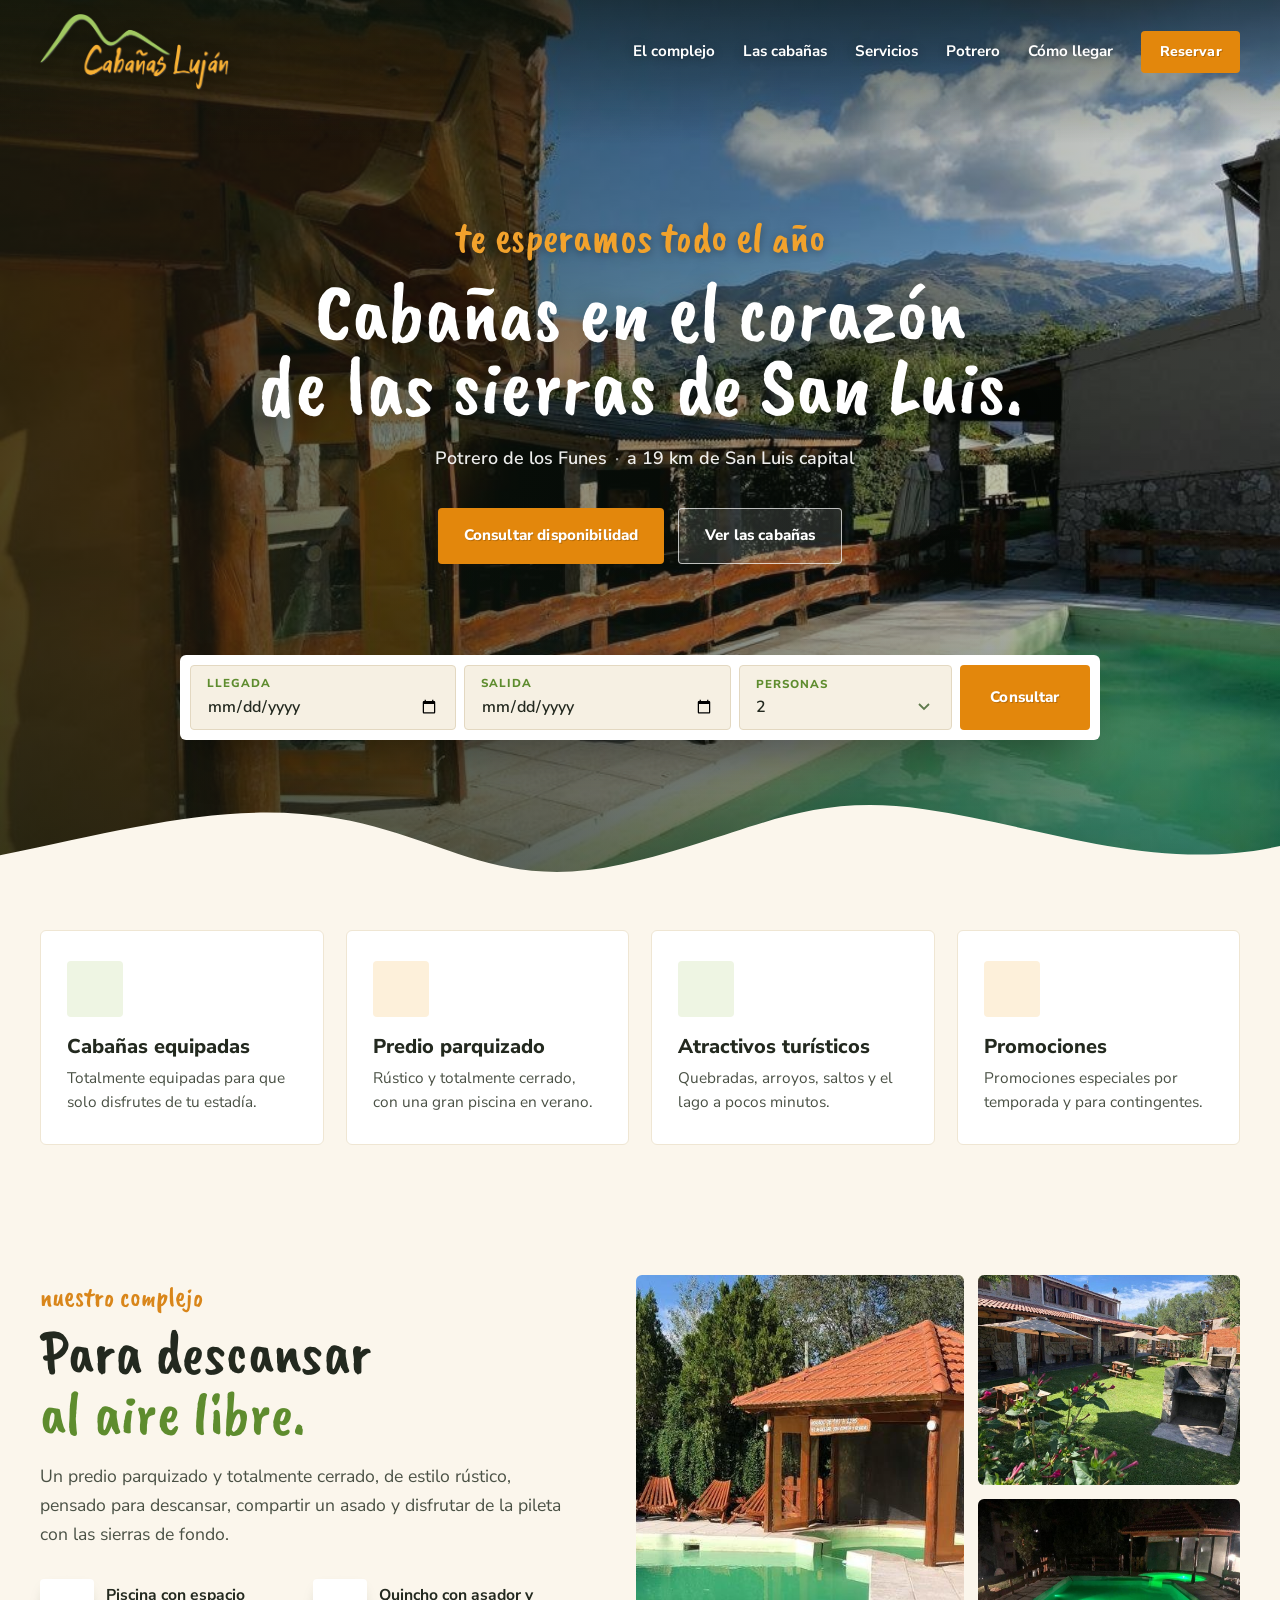
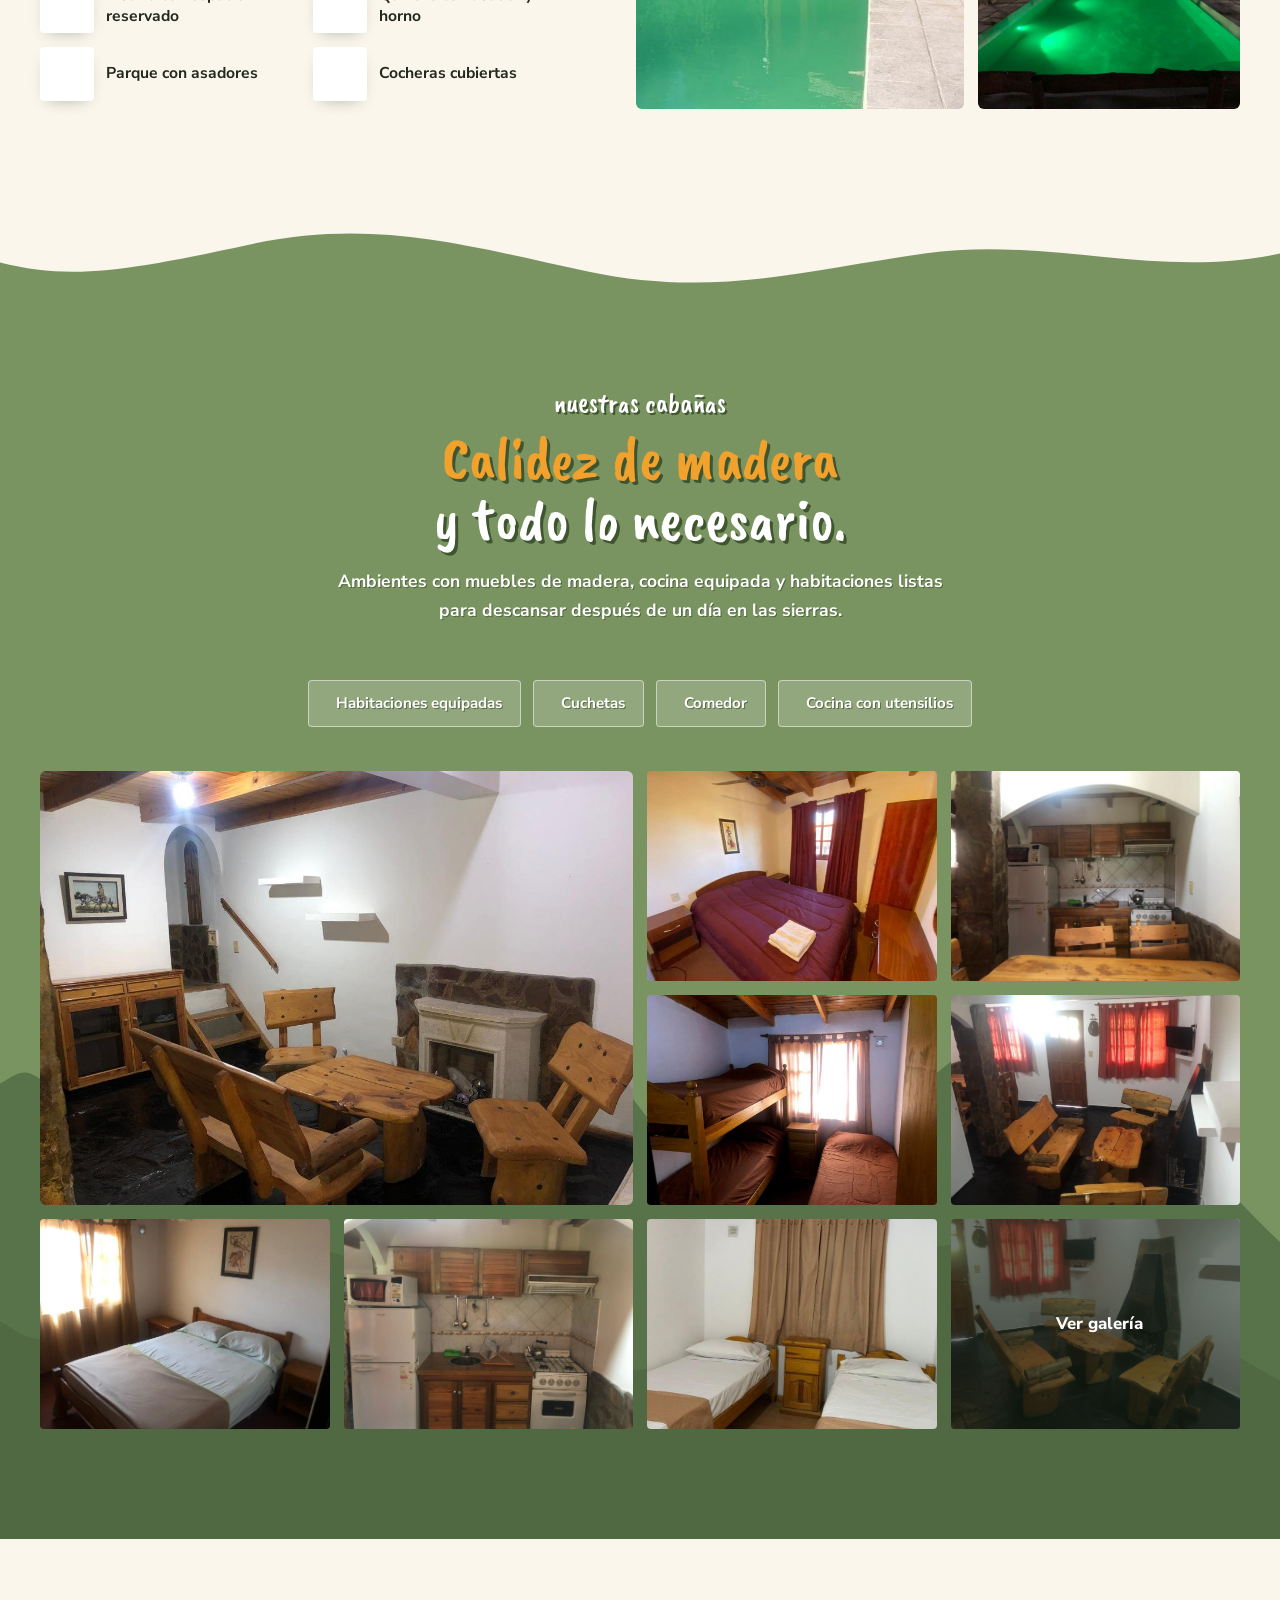
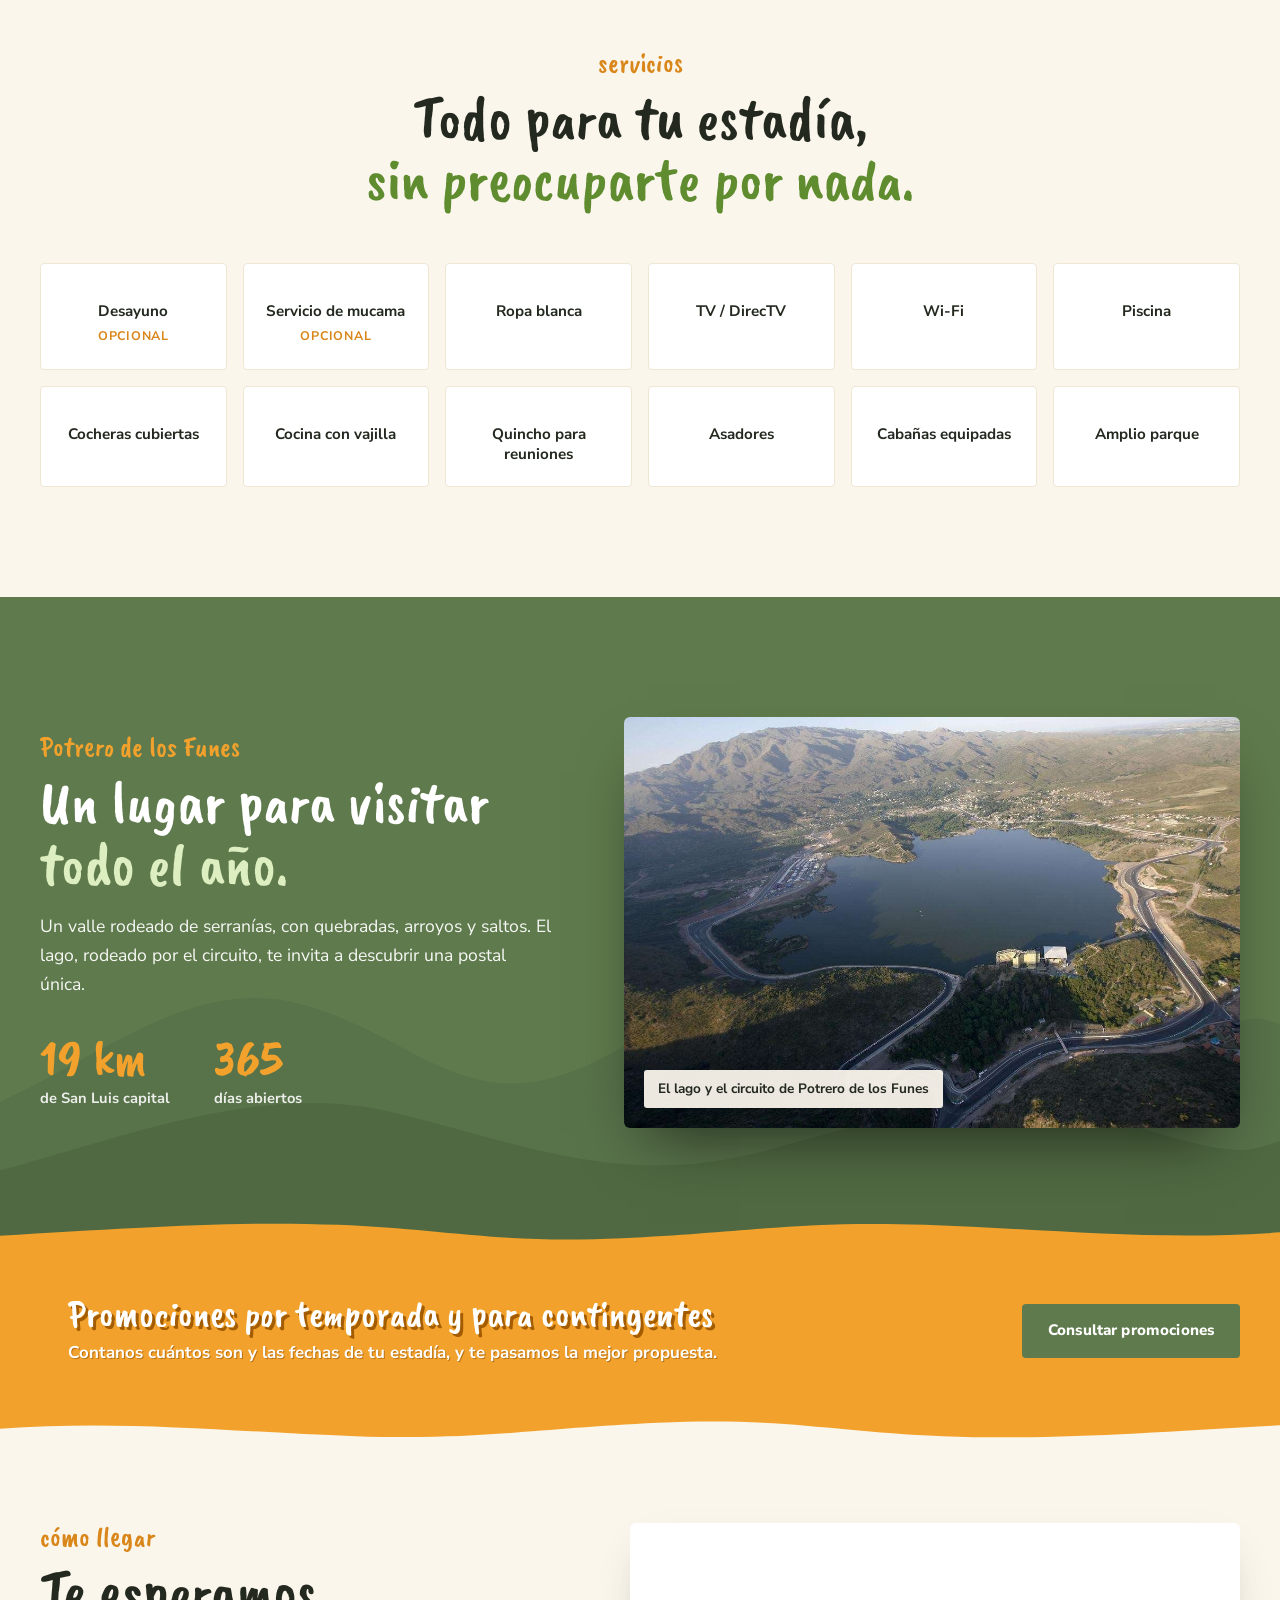
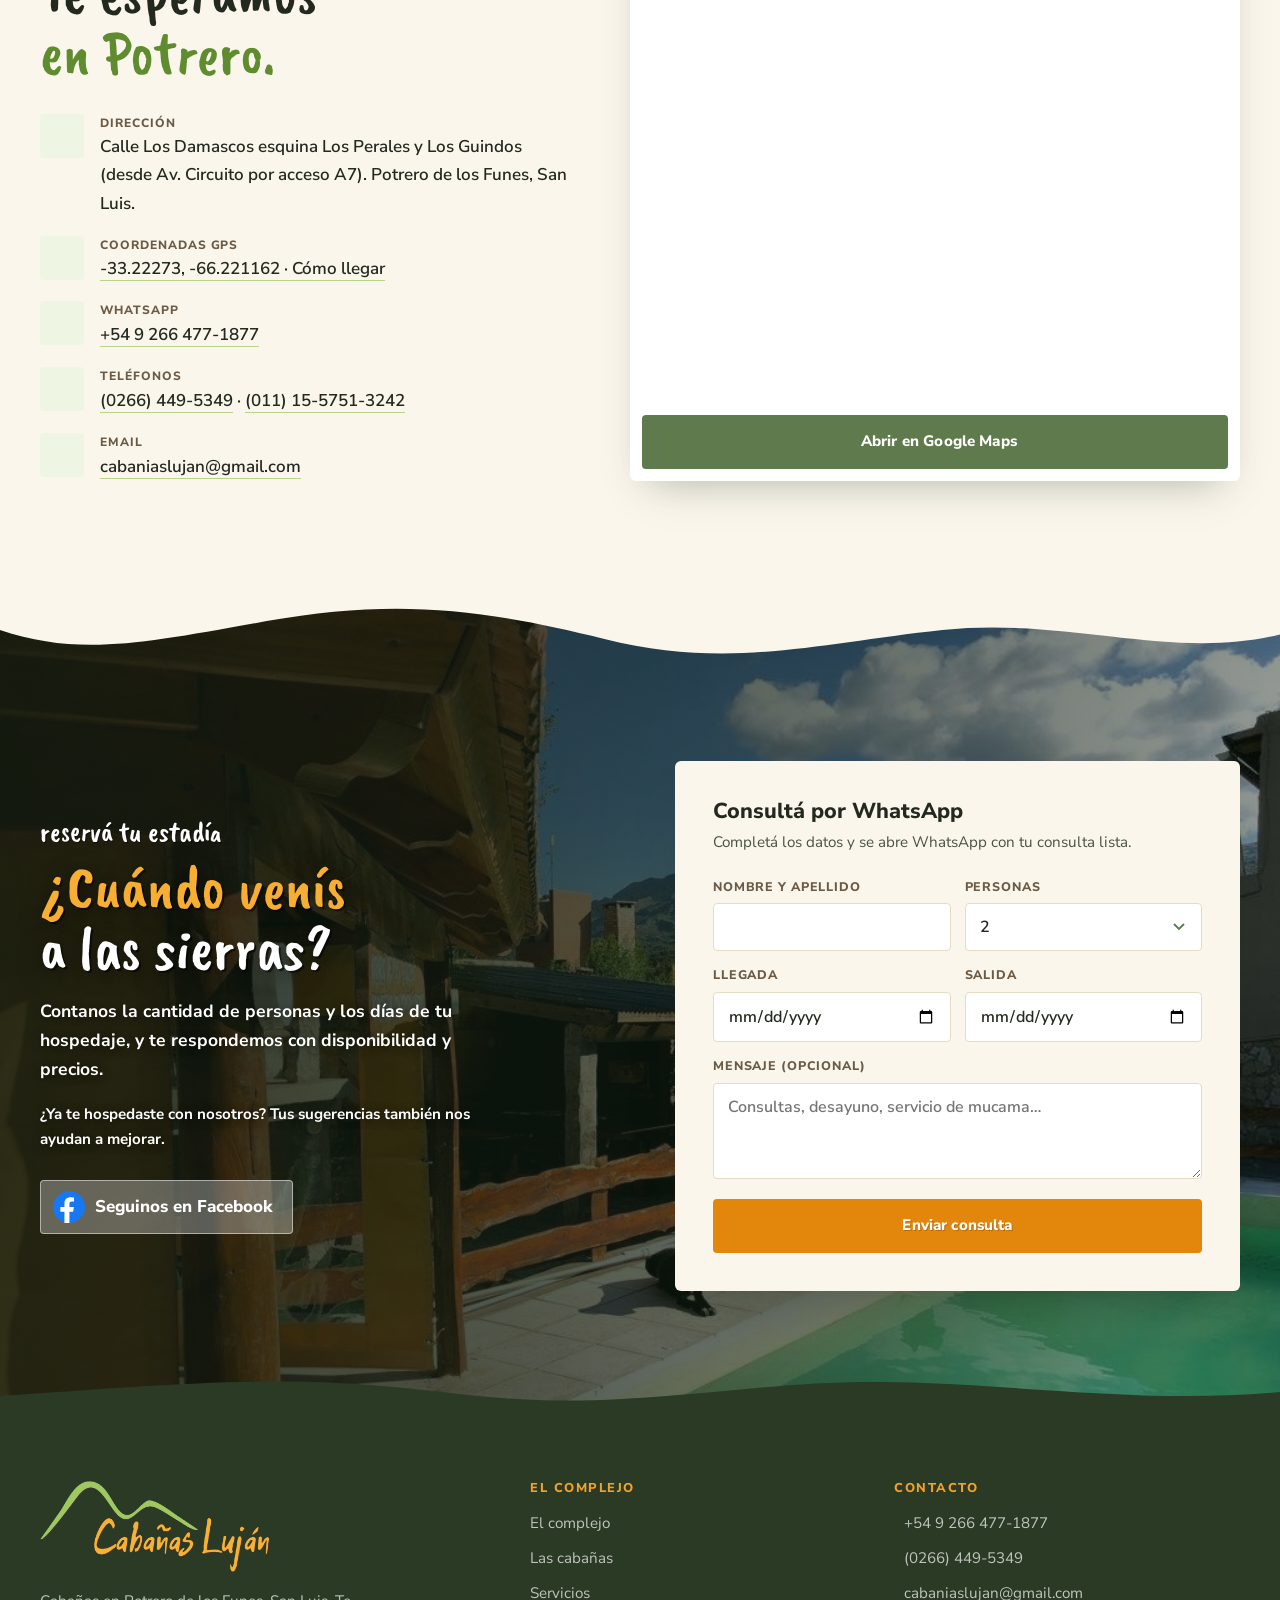
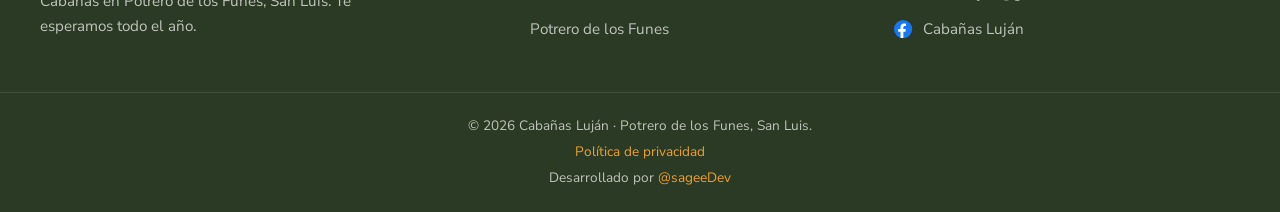
==== commit 793af369: "ajustes wave" ====
--- a/index.html
+++ b/index.html
@@ -24,7 +24,7 @@
 <link rel="preconnect" href="https://fonts.gstatic.com" crossorigin>
 <link href="https://fonts.googleapis.com/css2?family=Caveat+Brush&family=Nunito+Sans:opsz,wght@6..12,400;6..12,600;6..12,700;6..12,800&display=swap" rel="stylesheet">
 <link rel="stylesheet" href="https://cdn.jsdelivr.net/npm/@tabler/icons-webfont@3.46.0/dist/tabler-icons.min.css">
-<link rel="stylesheet" href="./styles.css?v=202610191642">
+<link rel="stylesheet" href="./styles.css?v=202610191646">
 <script type="application/ld+json">
 {
   "@context": "https://schema.org",
@@ -214,6 +214,8 @@
 
 <!-- ============ PROMOCIONES ============ -->
 <section class="promo">
+  <svg class="promo-sierra arriba" viewBox="0 0 1440 36" preserveAspectRatio="none" aria-hidden="true"><path d="M0 36V20C150 11 260 2 380 7S560 30 700 23 900 2 1040 7 1300 27 1440 16V36Z"/></svg>
+  <svg class="promo-sierra abajo" viewBox="0 0 1440 36" preserveAspectRatio="none" aria-hidden="true"><path d="M0 36V20C150 11 260 2 380 7S560 30 700 23 900 2 1040 7 1300 27 1440 16V36Z"/></svg>
   <div class="wrap promo-in reveal">
     <i class="ti ti-gift" aria-hidden="true"></i>
     <div>
@@ -309,6 +311,6 @@
   <button class="lb-next" type="button" aria-label="Foto siguiente"><i class="ti ti-chevron-right"></i></button>
 </div>
 
-<script src="./main.js?v=202610191642"></script>
+<script src="./main.js?v=202610191646"></script>
 </body>
 </html>
--- a/styles.css
+++ b/styles.css
@@ -198,7 +198,10 @@
 .potrero-foto figcaption{position:absolute;left:20px;bottom:20px;background:rgba(251,246,236,.94);color:var(--tinta);font-weight:700;font-size:.85rem;padding:8px 14px;border-radius:3px}
 
 /* promociones */
-.promo{background:var(--naranja);padding:46px 0;position:relative}
+.promo{background:var(--naranja);padding:46px 0;position:relative;z-index:2}
+.promo-sierra{position:absolute;left:0;width:100%;height:30px;fill:var(--naranja)}
+.promo-sierra.arriba{bottom:calc(100% - 1px)}
+.promo-sierra.abajo{top:calc(100% - 1px);transform:scale(-1,-1)}
 .promo-in{display:flex;align-items:center;gap:28px}
 .promo-in > i{font-size:54px;color:#fff;flex:none;filter:drop-shadow(2px 2px 0 #A35C00)}
 .promo h2{font-size:clamp(1.9rem,3vw,2.6rem);line-height:1.05;color:#fff;text-shadow:3px 3px 0 #A35C00}
